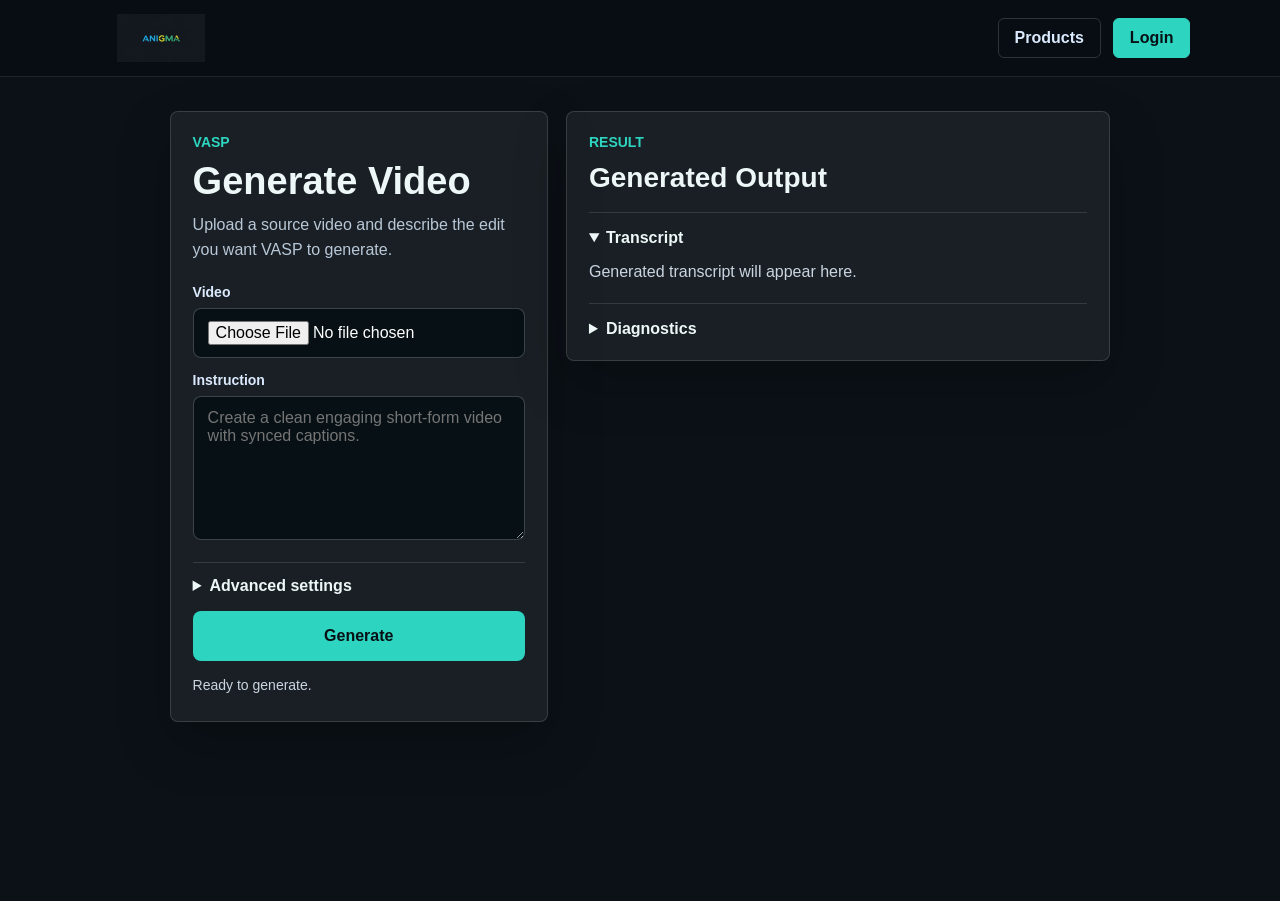
==== vasp.html @ 178d1696 "Added more features and outputs" ====
﻿<!DOCTYPE html>
<html lang="en">
<head>
  <meta charset="UTF-8" />
  <meta name="viewport" content="width=device-width, initial-scale=1.0" />
  <title>VASP Generate | Anigma</title>
  <link rel="stylesheet" href="styles.css" />
</head>
<body>
  <header class="site-header">
    <a class="brand" href="index.html" aria-label="Anigma home">
      <img src="anigma_logo.jpg" alt="Anigma logo" />
    </a>

    <nav class="nav-links" aria-label="Main navigation">
      <a href="index.html#products">Products</a>
      <a class="login-link" href="index.html#login">Login</a>
    </nav>
  </header>

  <main class="vasp-page">
    <section class="vasp-card vasp-generate-card">
      <p class="eyebrow">VASP</p>
      <h1>Generate Video</h1>
      <p class="vasp-sub">Upload a source video and describe the edit you want VASP to generate.</p>

      <form id="vaspForm">
        <label class="vasp-label" for="vaspMedia">Video</label>
        <input id="vaspMedia" name="video" type="file" accept="video/*" required />

        <label class="vasp-label" for="vaspInstruction">Instruction</label>
        <textarea id="vaspInstruction" rows="6" placeholder="Create a clean engaging short-form video with synced captions." required></textarea>

        <details class="vasp-advanced">
          <summary>Advanced settings</summary>

          <label class="vasp-label" for="vaspEditNameInput">Edit name</label>
          <input id="vaspEditNameInput" name="edit_name" type="text" placeholder="Optional, auto-generated if empty" />

          <label class="vasp-label" for="vaspCreativity">Creativity</label>
          <select id="vaspCreativity" name="creativity">
            <option value="1">1 - Minimal</option>
            <option value="2" selected>2 - Balanced</option>
            <option value="3">3 - Expressive</option>
            <option value="4">4 - Bold</option>
            <option value="5">5 - Experimental</option>
          </select>

          <label class="vasp-label" for="vaspMediaCollectionMode">Media collection</label>
          <select id="vaspMediaCollectionMode" name="media_collection_mode">
            <option value="none" selected>None</option>
            <option value="library">Library</option>
            <option value="crawl">Crawl</option>
          </select>

          <label class="vasp-label" for="vaspOptionalMediaCount">Optional media count</label>
          <input id="vaspOptionalMediaCount" name="optional_media_count" type="number" min="5" max="50" step="1" value="10" />

          <div class="vasp-toggle-grid" aria-label="Advanced toggles">
            <label class="vasp-toggle">
              <input id="vaspUsePresetBackgrounds" type="checkbox" checked />
              <span>Use preset backgrounds</span>
            </label>

            <label class="vasp-toggle">
              <input id="vaspRenderCaptions" type="checkbox" checked />
              <span>Render captions</span>
            </label>

            <label class="vasp-toggle">
              <input id="vaspDynamicPrompts" type="checkbox" />
              <span>Dynamic prompts</span>
            </label>

            <label class="vasp-toggle">
              <input id="vaspAimRefinement" type="checkbox" />
              <span>Aim refinement</span>
            </label>

            <label class="vasp-toggle">
              <input id="vaspRefineCrawlMediaAims" type="checkbox" />
              <span>Refine crawled media aims</span>
            </label>
          </div>
        </details>

        <button id="vaspSubmit" type="submit">Generate</button>
      </form>

      <div id="vaspStatus" class="vasp-status" aria-live="polite">Ready to generate.</div>
    </section>

    <section class="vasp-card vasp-result-card">
      <div class="vasp-result-header">
        <div>
          <p class="eyebrow">Result</p>
          <h2>Generated Output</h2>
        </div>
        <span id="vaspEditName" class="vasp-edit-name"></span>
      </div>

      <div id="vaspError" class="vasp-error"></div>
      <video id="vaspVideo" controls playsinline></video>
      <a id="vaspDownloadLink" class="vasp-download-link" href="#" target="_blank" rel="noopener noreferrer"></a>

      <details id="vaspTranscriptWrap" class="vasp-transcript" open>
        <summary>Transcript</summary>
        <p id="vaspTranscript">Generated transcript will appear here.</p>
      </details>

      <details id="vaspDiagnosticsWrap" class="vasp-diagnostics">
        <summary>Diagnostics</summary>
        <dl>
          <dt>Run directory</dt>
          <dd id="vaspRunDir">Not available yet.</dd>
          <dt>Intermediate JSON</dt>
          <dd id="vaspInterJson">Not available yet.</dd>
          <dt>Planner output</dt>
          <dd id="vaspPlannerOutput">Not available yet.</dd>
        </dl>

        <section class="vasp-file-section">
          <h3>Planner files</h3>
          <div id="vaspPlannerFiles" class="vasp-file-list">Not available yet.</div>
        </section>

        <section class="vasp-file-section">
          <h3>Refiner files</h3>
          <div id="vaspRefinerFiles" class="vasp-file-list">Not available yet.</div>
        </section>
      </details>
    </section>
  </main>

  <script src="tool-pages.js"></script>
</body>
</html>
---- styles.css ----
* {
  box-sizing: border-box;
}

html {
  scroll-behavior: smooth;
}

body {
  margin: 0;
  font-family: Arial, Helvetica, sans-serif;
  color: #eef7f8;
  background: #0b1117;
}

a {
  color: inherit;
  text-decoration: none;
}

.site-header {
  position: sticky;
  top: 0;
  z-index: 10;
  display: flex;
  align-items: center;
  justify-content: space-between;
  min-height: 76px;
  padding: 14px 7vw;
  background: rgba(7, 13, 20, 0.88);
  border-bottom: 1px solid rgba(255, 255, 255, 0.1);
  backdrop-filter: blur(14px);
}

.brand {
  display: inline-flex;
  align-items: center;
}

.brand img {
  width: 142px;
  height: 48px;
  object-fit: contain;
}

.nav-links {
  display: flex;
  align-items: center;
  gap: 12px;
}

.nav-links a {
  padding: 10px 16px;
  border: 1px solid rgba(255, 255, 255, 0.16);
  border-radius: 6px;
  color: #dbeafe;
  font-weight: 700;
}

.login-link {
  background: #2dd4bf;
  border-color: #2dd4bf !important;
  color: #071015 !important;
}

.hero-section {
  min-height: calc(100vh - 76px);
  display: grid;
  grid-template-columns: minmax(0, 1.05fr) minmax(320px, 0.95fr);
  align-items: center;
  gap: 42px;
  padding: 70px 7vw 46px;
  background:
    radial-gradient(circle at 18% 18%, rgba(45, 212, 191, 0.22), transparent 28%),
    radial-gradient(circle at 80% 36%, rgba(234, 179, 8, 0.15), transparent 27%),
    linear-gradient(135deg, #0b1117 0%, #101922 56%, #071015 100%);
}

.hero-copy {
  max-width: 680px;
}

.eyebrow {
  margin: 0 0 12px;
  color: #2dd4bf;
  font-size: 14px;
  font-weight: 800;
  letter-spacing: 0;
  text-transform: uppercase;
}

h1,
h2,
h3,
p {
  margin-top: 0;
}

h1 {
  margin-bottom: 20px;
  font-size: clamp(40px, 6vw, 76px);
  line-height: 1.02;
}

.hero-text {
  max-width: 560px;
  margin-bottom: 30px;
  color: #b9c8d8;
  font-size: 20px;
  line-height: 1.6;
}

.hero-actions {
  display: flex;
  flex-wrap: wrap;
  gap: 14px;
}

.primary-button,
.secondary-button {
  display: inline-flex;
  align-items: center;
  justify-content: center;
  min-height: 48px;
  padding: 0 22px;
  border-radius: 6px;
  font-weight: 800;
}

.primary-button {
  background: #2dd4bf;
  color: #071015;
}

.secondary-button {
  border: 1px solid rgba(255, 255, 255, 0.22);
  color: #eef7f8;
}

.slider {
  position: relative;
  min-height: 330px;
  overflow: hidden;
  border: 1px solid rgba(255, 255, 255, 0.12);
  border-radius: 8px;
  background: rgba(255, 255, 255, 0.055);
  box-shadow: 0 24px 70px rgba(0, 0, 0, 0.35);
}

.slide {
  position: absolute;
  inset: 0;
  display: flex;
  flex-direction: column;
  justify-content: center;
  padding: 56px 72px;
  opacity: 0;
  pointer-events: none;
  transform: translateX(24px);
  transition: opacity 0.55s ease, transform 0.55s ease;
}

.slide.active {
  opacity: 1;
  pointer-events: auto;
  transform: translateX(0);
}

a.slide {
  cursor: pointer;
}

a.slide:hover h2 {
  color: #2dd4bf;
}

.product-label {
  width: fit-content;
  margin-bottom: 18px;
  padding: 7px 11px;
  border-radius: 6px;
  background: rgba(45, 212, 191, 0.15);
  color: #67e8f9;
  font-size: 13px;
  font-weight: 800;
}

.slide h2 {
  margin-bottom: 12px;
  font-size: clamp(38px, 5vw, 64px);
}

.slide p {
  max-width: 440px;
  color: #b9c8d8;
  font-size: 18px;
  line-height: 1.6;
}

.slider-button {
  position: absolute;
  top: 50%;
  z-index: 2;
  width: 42px;
  height: 42px;
  border: 1px solid rgba(255, 255, 255, 0.2);
  border-radius: 6px;
  background: rgba(7, 16, 21, 0.72);
  color: #ffffff;
  cursor: pointer;
  transform: translateY(-50%);
}

.slider-button.prev {
  left: 16px;
}

.slider-button.next {
  right: 16px;
}

.products-section {
  padding: 72px 7vw;
  background: #f5f8fb;
  color: #101822;
}

.section-title {
  margin-bottom: 28px;
}

.section-title h2 {
  margin: 0;
  font-size: clamp(30px, 4vw, 46px);
}

.product-grid {
  display: grid;
  grid-template-columns: repeat(3, minmax(0, 1fr));
  gap: 18px;
}

.product-card {
  display: block;
  min-height: 180px;
  padding: 24px;
  border: 1px solid #d9e2ec;
  border-radius: 8px;
  background: #ffffff;
  box-shadow: 0 12px 30px rgba(15, 23, 42, 0.08);
  transition: transform 0.2s ease, border-color 0.2s ease;
}

.product-card:hover {
  border-color: #2dd4bf;
  transform: translateY(-4px);
}

.product-card h3 {
  margin-bottom: 12px;
  font-size: 24px;
}

.product-card p {
  color: #526274;
  line-height: 1.55;
}

.login-section {
  display: grid;
  place-items: center;
  padding: 72px 7vw;
  background: #101922;
}

.login-box {
  width: min(100%, 420px);
  padding: 30px;
  border: 1px solid rgba(255, 255, 255, 0.14);
  border-radius: 8px;
  background: rgba(255, 255, 255, 0.06);
}

.login-box.hidden,
.dashboard.hidden,
.result-box.hidden {
  display: none;
}

.login-box h2 {
  margin-bottom: 22px;
}

.login-note {
  margin-bottom: 20px;
  color: #9fb0c4;
  line-height: 1.5;
}

.login-box label {
  display: grid;
  gap: 8px;
  margin-bottom: 16px;
  color: #cbd5e1;
  font-weight: 700;
}

.login-box input {
  width: 100%;
  min-height: 46px;
  padding: 0 14px;
  border: 1px solid rgba(255, 255, 255, 0.2);
  border-radius: 6px;
  background: #071015;
  color: #ffffff;
  font-size: 16px;
}

.login-box button {
  width: 100%;
  min-height: 48px;
  margin-top: 8px;
  border: 0;
  border-radius: 6px;
  background: #2dd4bf;
  color: #071015;
  font-size: 16px;
  font-weight: 800;
  cursor: pointer;
}

.account-switch {
  margin: 18px 0 0;
  color: #9fb0c4;
  text-align: center;
}

.account-switch button {
  width: auto;
  min-height: auto;
  margin: 0;
  padding: 0;
  border: 0;
  background: transparent;
  color: #2dd4bf;
  font: inherit;
  font-weight: 800;
  cursor: pointer;
}

.dashboard {
  width: min(100%, 520px);
  padding: 34px;
  border: 1px solid rgba(255, 255, 255, 0.14);
  border-radius: 8px;
  background: rgba(255, 255, 255, 0.06);
  text-align: center;
}

.dashboard h2 {
  margin-bottom: 12px;
}

.dashboard p {
  color: #cbd5e1;
  line-height: 1.6;
}

.dashboard-actions {
  display: flex;
  justify-content: center;
  flex-wrap: wrap;
  gap: 12px;
  margin-top: 22px;
}

.dashboard-actions button {
  min-height: 48px;
  padding: 0 22px;
  border: 1px solid rgba(255, 255, 255, 0.22);
  border-radius: 6px;
  background: transparent;
  color: #ffffff;
  font-size: 16px;
  font-weight: 800;
  cursor: pointer;
}

.tool-page {
  min-height: calc(100vh - 76px);
  padding: 64px 7vw;
  background:
    radial-gradient(circle at 18% 18%, rgba(45, 212, 191, 0.18), transparent 28%),
    linear-gradient(135deg, #0b1117 0%, #101922 62%, #071015 100%);
}

.tool-hero {
  max-width: 780px;
  margin-bottom: 34px;
}

.tool-hero h1 {
  margin-bottom: 18px;
  font-size: clamp(36px, 5vw, 64px);
}

.tool-hero p {
  color: #b9c8d8;
  font-size: 19px;
  line-height: 1.6;
}

.tool-panel {
  display: grid;
  grid-template-columns: minmax(280px, 0.9fr) minmax(320px, 1.1fr);
  gap: 24px;
  align-items: start;
}

.tool-form,
.result-box {
  padding: 28px;
  border: 1px solid rgba(255, 255, 255, 0.14);
  border-radius: 8px;
  background: rgba(255, 255, 255, 0.06);
}

.tool-form label {
  display: grid;
  gap: 9px;
  margin-bottom: 18px;
  color: #cbd5e1;
  font-weight: 800;
}

.tool-form input,
.tool-form textarea {
  width: 100%;
  min-height: 46px;
  padding: 12px 14px;
  border: 1px solid rgba(255, 255, 255, 0.2);
  border-radius: 6px;
  background: #071015;
  color: #ffffff;
  font: inherit;
}

.tool-form textarea {
  min-height: 130px;
  resize: vertical;
}

.tool-form button {
  min-height: 48px;
  width: 100%;
  border: 0;
  border-radius: 6px;
  background: #2dd4bf;
  color: #071015;
  font-size: 16px;
  font-weight: 800;
  cursor: pointer;
}

.result-box h2 {
  margin-bottom: 14px;
}

.result-box p,
.result-box li {
  color: #cbd5e1;
  line-height: 1.6;
}

.result-box ul {
  margin: 14px 0 0;
  padding-left: 20px;
}

.vasp-page {
  min-height: calc(100vh - 76px);
  max-width: 1120px;
  margin: 0 auto;
  padding: 34px 7vw 56px;
  display: grid;
  grid-template-columns: minmax(280px, 0.82fr) minmax(320px, 1.18fr);
  gap: 18px;
  align-items: start;
}

.vasp-card {
  padding: 22px;
  border: 1px solid rgba(255, 255, 255, 0.14);
  border-radius: 8px;
  background: rgba(255, 255, 255, 0.06);
  box-shadow: 0 22px 54px rgba(0, 0, 0, 0.22);
}

.vasp-generate-card h1 {
  margin-bottom: 12px;
  font-size: 38px;
}

.vasp-sub {
  margin-bottom: 22px;
  color: #b9c8d8;
  line-height: 1.55;
}

.vasp-label {
  display: block;
  margin: 14px 0 8px;
  color: #dbeafe;
  font-size: 14px;
  font-weight: 800;
}

#vaspForm input,
#vaspForm textarea,
#vaspForm select,
#vaspForm button {
  width: 100%;
}

#vaspForm input,
#vaspForm textarea,
#vaspForm select {
  min-height: 46px;
  padding: 12px 14px;
  border: 1px solid rgba(255, 255, 255, 0.22);
  border-radius: 8px;
  background: #071015;
  color: #ffffff;
  font: inherit;
}

#vaspForm textarea {
  min-height: 144px;
  resize: vertical;
}

.vasp-advanced {
  margin-top: 18px;
  padding-top: 14px;
  border-top: 1px solid rgba(255, 255, 255, 0.12);
}

.vasp-advanced summary {
  color: #eef7f8;
  cursor: pointer;
  font-weight: 800;
}

.vasp-toggle-grid {
  display: grid;
  gap: 10px;
  margin-top: 16px;
}

.vasp-toggle {
  display: flex;
  align-items: center;
  justify-content: space-between;
  gap: 14px;
  min-height: 44px;
  padding: 10px 12px;
  border: 1px solid rgba(255, 255, 255, 0.16);
  border-radius: 8px;
  background: rgba(7, 16, 21, 0.5);
  color: #dbeafe;
  font-size: 14px;
  font-weight: 800;
}

.vasp-toggle input {
  flex: 0 0 auto;
  width: 20px !important;
  height: 20px;
  min-height: 20px !important;
  accent-color: #2dd4bf;
}

#vaspForm button {
  min-height: 50px;
  margin-top: 16px;
  border: 0;
  border-radius: 8px;
  background: #2dd4bf;
  color: #071015;
  font-size: 16px;
  font-weight: 800;
  cursor: pointer;
}

#vaspForm button:disabled {
  opacity: 0.62;
  cursor: not-allowed;
}

.vasp-status {
  margin-top: 14px;
  min-height: 24px;
  color: #cbd5e1;
  font-size: 14px;
  line-height: 1.45;
}

.vasp-status.loading::before {
  content: "";
  display: inline-block;
  width: 14px;
  height: 14px;
  margin-right: 8px;
  border: 2px solid rgba(255, 255, 255, 0.24);
  border-top-color: #2dd4bf;
  border-radius: 50%;
  animation: spin 0.8s linear infinite;
  vertical-align: -2px;
}

@keyframes spin {
  to {
    transform: rotate(360deg);
  }
}

.vasp-result-header {
  display: flex;
  align-items: flex-start;
  justify-content: space-between;
  gap: 16px;
  margin-bottom: 14px;
}

.vasp-result-header h2 {
  margin-bottom: 0;
  font-size: 28px;
}

.vasp-edit-name {
  max-width: 44%;
  padding-top: 4px;
  color: #8ce8ff;
  font-size: 13px;
  line-height: 1.4;
  overflow-wrap: anywhere;
  text-align: right;
}

.vasp-error {
  margin-bottom: 12px;
  color: #fecaca;
  line-height: 1.5;
}

.vasp-result-card video {
  width: 100%;
  max-height: 520px;
  border: 1px solid rgba(255, 255, 255, 0.14);
  border-radius: 8px;
  background: #000;
  display: none;
}

.vasp-download-link {
  display: block;
  width: fit-content;
  margin-top: 12px;
  color: #2dd4bf;
  font-weight: 800;
}

.vasp-transcript {
  margin-top: 18px;
  border-top: 1px solid rgba(255, 255, 255, 0.12);
  padding-top: 16px;
}

.vasp-transcript summary,
.vasp-diagnostics summary {
  color: #eef7f8;
  cursor: pointer;
  font-weight: 800;
}

.vasp-transcript p {
  margin: 12px 0 0;
  max-height: 260px;
  overflow: auto;
  white-space: pre-wrap;
  color: #cbd5e1;
  line-height: 1.6;
}

.vasp-diagnostics {
  margin-top: 18px;
  border-top: 1px solid rgba(255, 255, 255, 0.12);
  padding-top: 16px;
}

.vasp-diagnostics dl {
  margin: 12px 0 0;
}

.vasp-diagnostics dt {
  margin-top: 12px;
  color: #8ce8ff;
  font-size: 13px;
  font-weight: 800;
}

.vasp-diagnostics dd {
  margin: 5px 0 0;
  color: #cbd5e1;
  font-size: 13px;
  line-height: 1.5;
  overflow-wrap: anywhere;
}

.vasp-file-section {
  margin-top: 18px;
}

.vasp-file-section h3 {
  margin-bottom: 10px;
  color: #eef7f8;
  font-size: 16px;
}

.vasp-file-list {
  color: #cbd5e1;
  font-size: 13px;
}

.vasp-file-preview {
  margin-top: 10px;
  padding: 10px;
  border: 1px solid rgba(255, 255, 255, 0.12);
  border-radius: 8px;
  background: rgba(7, 16, 21, 0.48);
}

.vasp-file-preview summary {
  color: #8ce8ff;
  cursor: pointer;
  font-weight: 800;
  overflow-wrap: anywhere;
}

.vasp-file-preview pre {
  max-height: 360px;
  margin: 10px 0 0;
  padding: 10px;
  overflow: auto;
  white-space: pre-wrap;
  border-radius: 6px;
  background: #03080d;
  color: #dbeafe;
  font-size: 12px;
  line-height: 1.45;
}

.vasp-file-note {
  margin: 8px 0 0;
  color: #facc15;
  font-size: 12px;
}

@media (max-width: 900px) {
  .hero-section {
    grid-template-columns: 1fr;
  }

  .product-grid {
    grid-template-columns: repeat(2, minmax(0, 1fr));
  }

  .tool-panel {
    grid-template-columns: 1fr;
  }

  .vasp-page {
    grid-template-columns: 1fr;
  }
}

@media (max-width: 620px) {
  .site-header {
    align-items: flex-start;
    flex-direction: column;
    gap: 14px;
  }

  .brand img {
    width: 126px;
  }

  .nav-links {
    width: 100%;
  }

  .nav-links a {
    flex: 1;
    text-align: center;
  }

  .hero-section {
    padding-top: 46px;
  }

  .slide {
    padding: 52px 54px;
  }

  .product-grid {
    grid-template-columns: 1fr;
  }

  .vasp-page {
    padding: 24px 5vw 42px;
  }

  .vasp-card {
    padding: 18px;
  }

  .vasp-generate-card h1 {
    font-size: 32px;
  }

  .vasp-result-header {
    display: block;
  }

  .vasp-edit-name {
    display: block;
    max-width: 100%;
    margin-top: 8px;
    text-align: left;
  }
}
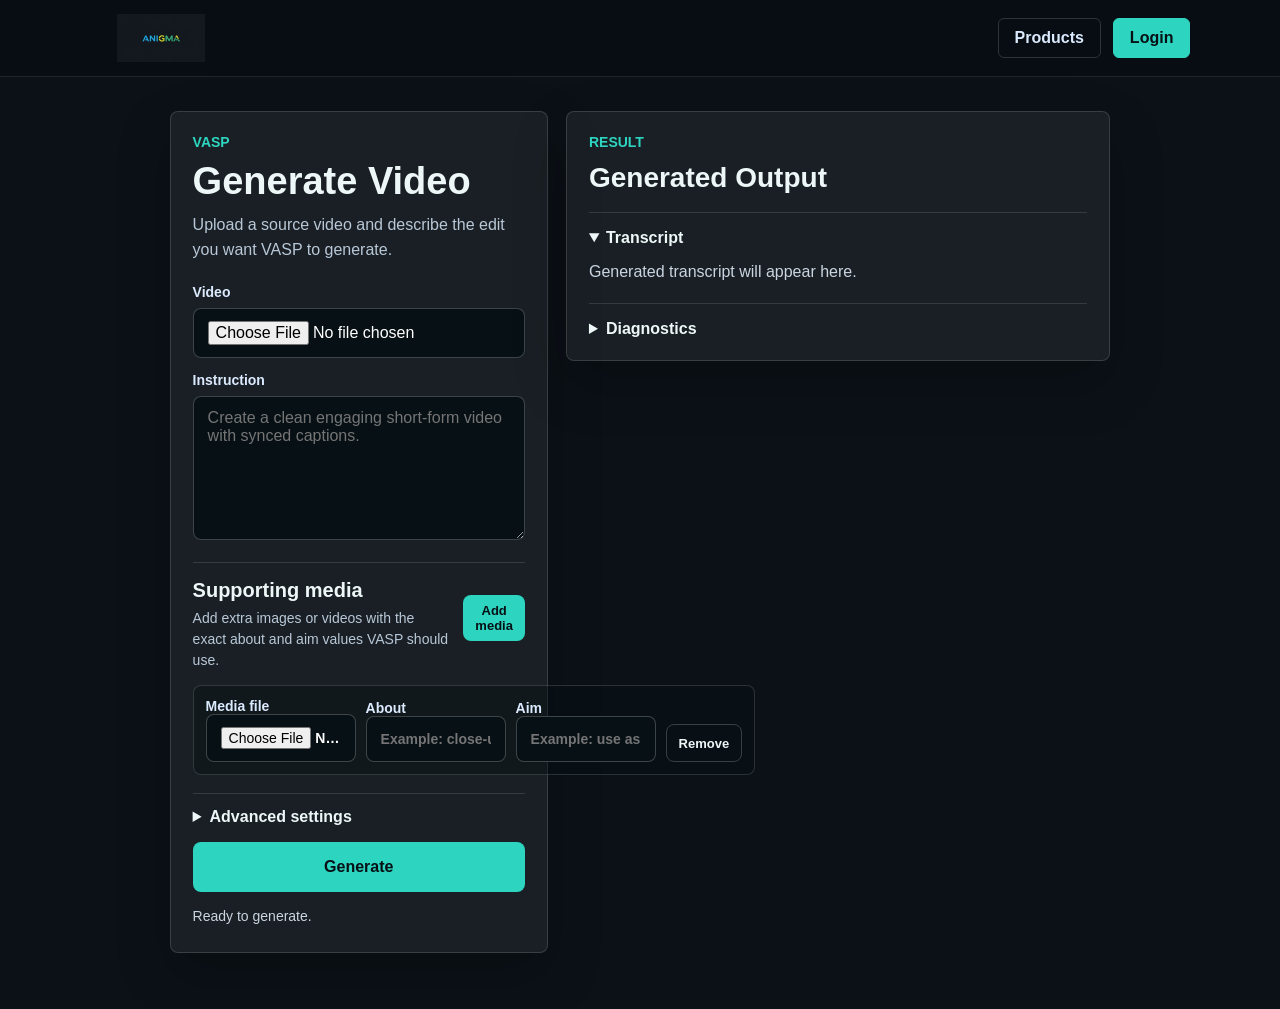
==== commit f77d3419: "Add media input and Fix mode issue" ====
--- a/vasp.html
+++ b/vasp.html
@@ -30,6 +30,17 @@
 
         <label class="vasp-label" for="vaspInstruction">Instruction</label>
         <textarea id="vaspInstruction" rows="6" placeholder="Create a clean engaging short-form video with synced captions." required></textarea>
+
+        <section class="vasp-supporting-media">
+          <div class="vasp-supporting-header">
+            <div>
+              <h2>Supporting media</h2>
+              <p>Add extra images or videos with the exact about and aim values VASP should use.</p>
+            </div>
+            <button id="vaspAddMediaRow" class="vasp-small-button" type="button">Add media</button>
+          </div>
+          <div id="vaspSupportingMediaList" class="vasp-supporting-list"></div>
+        </section>
 
         <details class="vasp-advanced">
           <summary>Advanced settings</summary>
@@ -117,6 +128,10 @@
           <dd id="vaspInterJson">Not available yet.</dd>
           <dt>Planner output</dt>
           <dd id="vaspPlannerOutput">Not available yet.</dd>
+          <dt>Generation options</dt>
+          <dd id="vaspGenerationOptions">Not available yet.</dd>
+          <dt>Supporting media rows</dt>
+          <dd id="vaspSupportingMediaRows">Not available yet.</dd>
         </dl>
 
         <section class="vasp-file-section">
--- a/styles.css
+++ b/styles.css
@@ -545,6 +545,66 @@
   border-top: 1px solid rgba(255, 255, 255, 0.12);
 }
 
+.vasp-supporting-media {
+  margin-top: 18px;
+  padding-top: 16px;
+  border-top: 1px solid rgba(255, 255, 255, 0.12);
+}
+
+.vasp-supporting-header {
+  display: flex;
+  align-items: flex-start;
+  justify-content: space-between;
+  gap: 14px;
+}
+
+.vasp-supporting-header h2 {
+  margin-bottom: 6px;
+  font-size: 20px;
+}
+
+.vasp-supporting-header p {
+  margin-bottom: 0;
+  color: #b9c8d8;
+  font-size: 14px;
+  line-height: 1.5;
+}
+
+.vasp-small-button,
+.vasp-remove-media {
+  width: auto !important;
+  min-height: 38px !important;
+  padding: 8px 12px !important;
+  font-size: 13px !important;
+}
+
+.vasp-supporting-list {
+  display: grid;
+  gap: 12px;
+  margin-top: 14px;
+}
+
+.vasp-media-row {
+  display: grid;
+  grid-template-columns: minmax(150px, 1fr) minmax(140px, 1fr) minmax(140px, 1fr) auto;
+  gap: 10px;
+  align-items: end;
+  padding: 12px;
+  border: 1px solid rgba(255, 255, 255, 0.14);
+  border-radius: 8px;
+  background: rgba(7, 16, 21, 0.42);
+}
+
+.vasp-media-row .vasp-label {
+  margin: 0;
+}
+
+.vasp-remove-media {
+  border: 1px solid rgba(255, 255, 255, 0.2) !important;
+  background: transparent !important;
+  color: #eef7f8 !important;
+}
+
 .vasp-advanced summary {
   color: #eef7f8;
   cursor: pointer;
@@ -838,4 +898,19 @@
     margin-top: 8px;
     text-align: left;
   }
-}
+
+  .vasp-supporting-header,
+  .vasp-media-row {
+    display: block;
+  }
+
+  .vasp-small-button,
+  .vasp-remove-media {
+    width: 100% !important;
+    margin-top: 10px !important;
+  }
+
+  .vasp-media-row .vasp-label {
+    margin-top: 12px;
+  }
+}
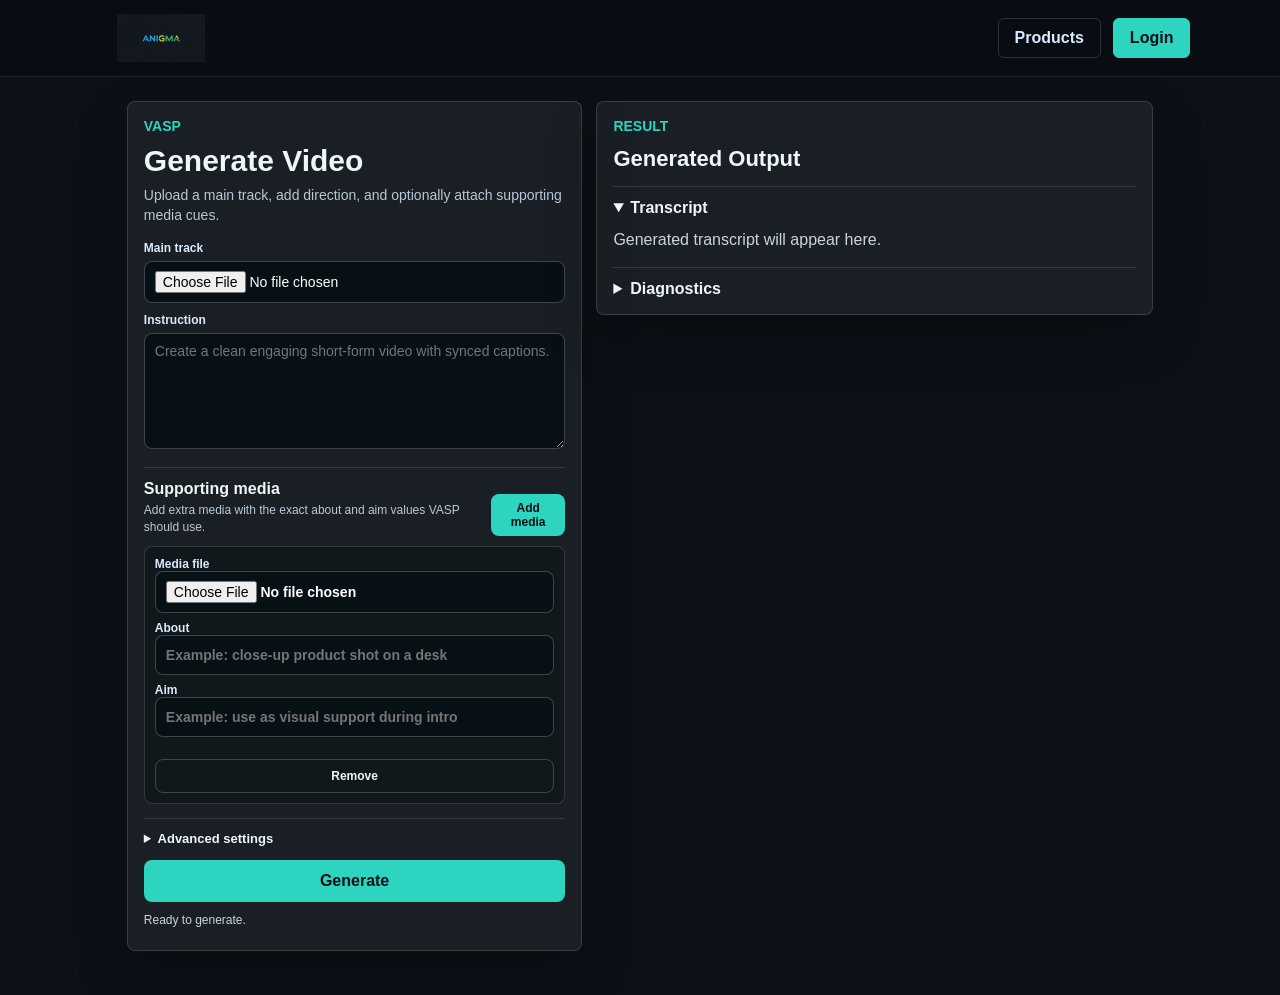
==== commit 938ef226: "Refactor layout in frontend" ====
--- a/vasp.html
+++ b/vasp.html
@@ -22,11 +22,11 @@
     <section class="vasp-card vasp-generate-card">
       <p class="eyebrow">VASP</p>
       <h1>Generate Video</h1>
-      <p class="vasp-sub">Upload a source video and describe the edit you want VASP to generate.</p>
+      <p class="vasp-sub">Upload a main track, add direction, and optionally attach supporting media cues.</p>
 
       <form id="vaspForm">
-        <label class="vasp-label" for="vaspMedia">Video</label>
-        <input id="vaspMedia" name="video" type="file" accept="video/*" required />
+        <label class="vasp-label" for="vaspMedia">Main track</label>
+        <input id="vaspMedia" name="video" type="file" accept="video/*,audio/*" required />
 
         <label class="vasp-label" for="vaspInstruction">Instruction</label>
         <textarea id="vaspInstruction" rows="6" placeholder="Create a clean engaging short-form video with synced captions." required></textarea>
@@ -35,7 +35,7 @@
           <div class="vasp-supporting-header">
             <div>
               <h2>Supporting media</h2>
-              <p>Add extra images or videos with the exact about and aim values VASP should use.</p>
+              <p>Add extra media with the exact about and aim values VASP should use.</p>
             </div>
             <button id="vaspAddMediaRow" class="vasp-small-button" type="button">Add media</button>
           </div>
--- a/styles.css
+++ b/styles.css
@@ -479,17 +479,17 @@
 
 .vasp-page {
   min-height: calc(100vh - 76px);
-  max-width: 1120px;
+  max-width: 1180px;
   margin: 0 auto;
-  padding: 34px 7vw 56px;
+  padding: 24px 6vw 44px;
   display: grid;
-  grid-template-columns: minmax(280px, 0.82fr) minmax(320px, 1.18fr);
-  gap: 18px;
+  grid-template-columns: minmax(300px, 0.9fr) minmax(340px, 1.1fr);
+  gap: 14px;
   align-items: start;
 }
 
 .vasp-card {
-  padding: 22px;
+  padding: 16px;
   border: 1px solid rgba(255, 255, 255, 0.14);
   border-radius: 8px;
   background: rgba(255, 255, 255, 0.06);
@@ -497,21 +497,22 @@
 }
 
 .vasp-generate-card h1 {
-  margin-bottom: 12px;
-  font-size: 38px;
+  margin-bottom: 8px;
+  font-size: 30px;
 }
 
 .vasp-sub {
-  margin-bottom: 22px;
+  margin-bottom: 16px;
   color: #b9c8d8;
-  line-height: 1.55;
+  font-size: 14px;
+  line-height: 1.45;
 }
 
 .vasp-label {
   display: block;
-  margin: 14px 0 8px;
+  margin: 10px 0 6px;
   color: #dbeafe;
-  font-size: 14px;
+  font-size: 12px;
   font-weight: 800;
 }
 
@@ -525,29 +526,30 @@
 #vaspForm input,
 #vaspForm textarea,
 #vaspForm select {
-  min-height: 46px;
-  padding: 12px 14px;
+  min-height: 40px;
+  padding: 9px 10px;
   border: 1px solid rgba(255, 255, 255, 0.22);
   border-radius: 8px;
   background: #071015;
   color: #ffffff;
   font: inherit;
+  font-size: 14px;
 }
 
 #vaspForm textarea {
-  min-height: 144px;
+  min-height: 108px;
   resize: vertical;
 }
 
 .vasp-advanced {
-  margin-top: 18px;
-  padding-top: 14px;
+  margin-top: 14px;
+  padding-top: 12px;
   border-top: 1px solid rgba(255, 255, 255, 0.12);
 }
 
 .vasp-supporting-media {
-  margin-top: 18px;
-  padding-top: 16px;
+  margin-top: 14px;
+  padding-top: 12px;
   border-top: 1px solid rgba(255, 255, 255, 0.12);
 }
 
@@ -555,41 +557,40 @@
   display: flex;
   align-items: flex-start;
   justify-content: space-between;
-  gap: 14px;
+  gap: 10px;
 }
 
 .vasp-supporting-header h2 {
-  margin-bottom: 6px;
-  font-size: 20px;
+  margin-bottom: 4px;
+  font-size: 16px;
 }
 
 .vasp-supporting-header p {
   margin-bottom: 0;
   color: #b9c8d8;
-  font-size: 14px;
-  line-height: 1.5;
+  font-size: 12px;
+  line-height: 1.4;
 }
 
 .vasp-small-button,
 .vasp-remove-media {
   width: auto !important;
-  min-height: 38px !important;
-  padding: 8px 12px !important;
-  font-size: 13px !important;
+  min-height: 34px !important;
+  padding: 7px 10px !important;
+  font-size: 12px !important;
 }
 
 .vasp-supporting-list {
   display: grid;
-  gap: 12px;
-  margin-top: 14px;
+  gap: 10px;
+  margin-top: 10px;
 }
 
 .vasp-media-row {
   display: grid;
-  grid-template-columns: minmax(150px, 1fr) minmax(140px, 1fr) minmax(140px, 1fr) auto;
-  gap: 10px;
-  align-items: end;
-  padding: 12px;
+  grid-template-columns: 1fr;
+  gap: 8px;
+  padding: 10px;
   border: 1px solid rgba(255, 255, 255, 0.14);
   border-radius: 8px;
   background: rgba(7, 16, 21, 0.42);
@@ -608,27 +609,28 @@
 .vasp-advanced summary {
   color: #eef7f8;
   cursor: pointer;
+  font-size: 13px;
   font-weight: 800;
 }
 
 .vasp-toggle-grid {
   display: grid;
-  gap: 10px;
-  margin-top: 16px;
+  gap: 8px;
+  margin-top: 12px;
 }
 
 .vasp-toggle {
   display: flex;
   align-items: center;
   justify-content: space-between;
-  gap: 14px;
-  min-height: 44px;
-  padding: 10px 12px;
+  gap: 10px;
+  min-height: 38px;
+  padding: 8px 10px;
   border: 1px solid rgba(255, 255, 255, 0.16);
   border-radius: 8px;
   background: rgba(7, 16, 21, 0.5);
   color: #dbeafe;
-  font-size: 14px;
+  font-size: 12px;
   font-weight: 800;
 }
 
@@ -641,8 +643,8 @@
 }
 
 #vaspForm button {
-  min-height: 50px;
-  margin-top: 16px;
+  min-height: 42px;
+  margin-top: 14px;
   border: 0;
   border-radius: 8px;
   background: #2dd4bf;
@@ -658,10 +660,10 @@
 }
 
 .vasp-status {
-  margin-top: 14px;
-  min-height: 24px;
+  margin-top: 10px;
+  min-height: 22px;
   color: #cbd5e1;
-  font-size: 14px;
+  font-size: 12px;
   line-height: 1.45;
 }
 
@@ -688,13 +690,13 @@
   display: flex;
   align-items: flex-start;
   justify-content: space-between;
-  gap: 16px;
-  margin-bottom: 14px;
+  gap: 12px;
+  margin-bottom: 12px;
 }
 
 .vasp-result-header h2 {
   margin-bottom: 0;
-  font-size: 28px;
+  font-size: 22px;
 }
 
 .vasp-edit-name {
@@ -715,7 +717,7 @@
 
 .vasp-result-card video {
   width: 100%;
-  max-height: 520px;
+  max-height: 440px;
   border: 1px solid rgba(255, 255, 255, 0.14);
   border-radius: 8px;
   background: #000;
@@ -731,9 +733,9 @@
 }
 
 .vasp-transcript {
-  margin-top: 18px;
+  margin-top: 14px;
   border-top: 1px solid rgba(255, 255, 255, 0.12);
-  padding-top: 16px;
+  padding-top: 12px;
 }
 
 .vasp-transcript summary,
@@ -744,8 +746,8 @@
 }
 
 .vasp-transcript p {
-  margin: 12px 0 0;
-  max-height: 260px;
+  margin: 10px 0 0;
+  max-height: 220px;
   overflow: auto;
   white-space: pre-wrap;
   color: #cbd5e1;
@@ -753,9 +755,9 @@
 }
 
 .vasp-diagnostics {
-  margin-top: 18px;
+  margin-top: 14px;
   border-top: 1px solid rgba(255, 255, 255, 0.12);
-  padding-top: 16px;
+  padding-top: 12px;
 }
 
 .vasp-diagnostics dl {
@@ -763,7 +765,7 @@
 }
 
 .vasp-diagnostics dt {
-  margin-top: 12px;
+  margin-top: 10px;
   color: #8ce8ff;
   font-size: 13px;
   font-weight: 800;
@@ -778,13 +780,13 @@
 }
 
 .vasp-file-section {
-  margin-top: 18px;
+  margin-top: 14px;
 }
 
 .vasp-file-section h3 {
   margin-bottom: 10px;
   color: #eef7f8;
-  font-size: 16px;
+  font-size: 14px;
 }
 
 .vasp-file-list {
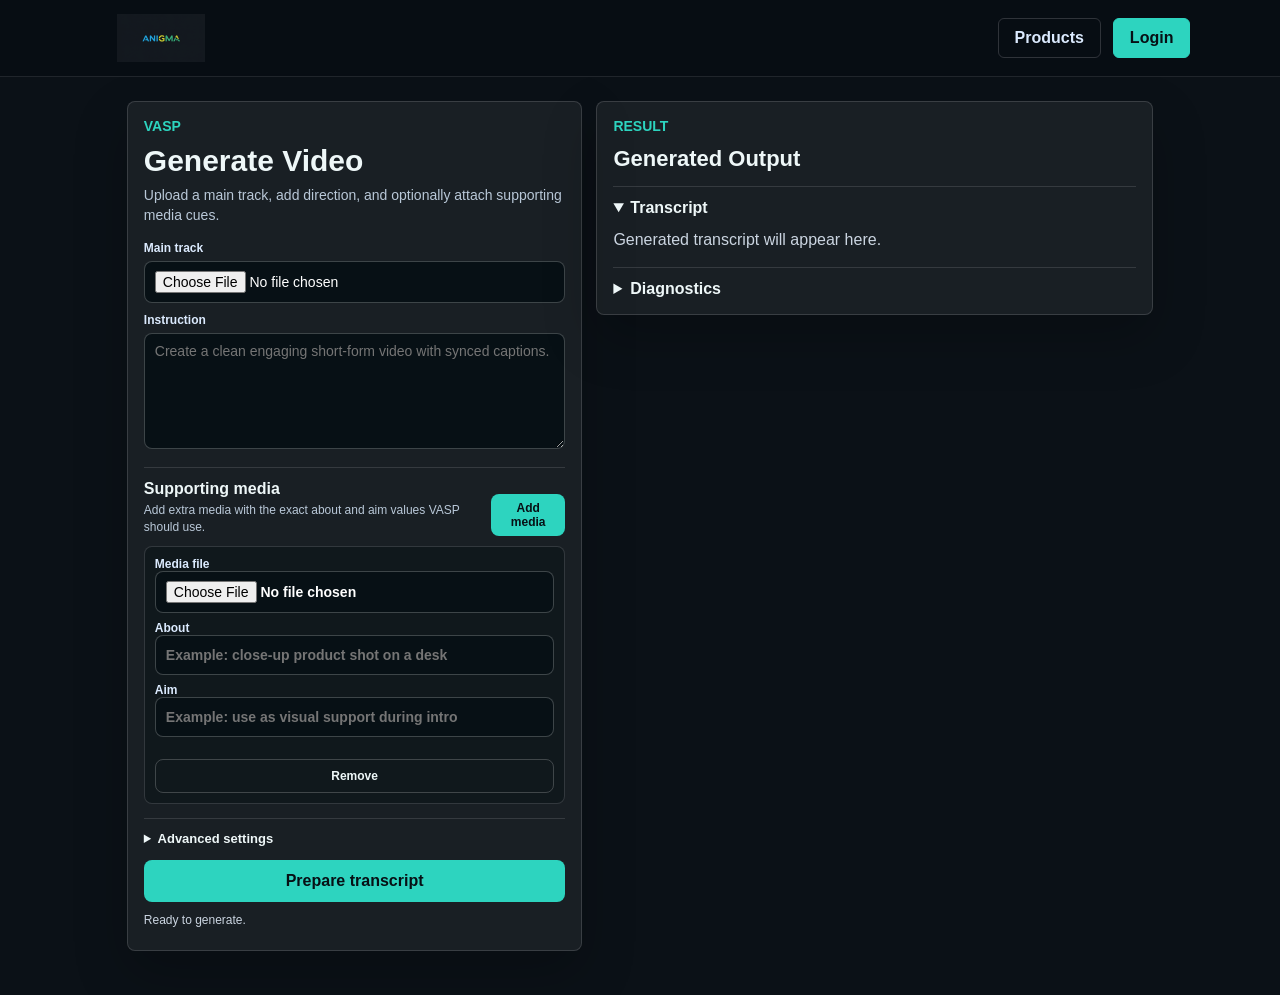
==== commit 09c286ec: "Adding transcript correction" ====
--- a/vasp.html
+++ b/vasp.html
@@ -40,6 +40,16 @@
             <button id="vaspAddMediaRow" class="vasp-small-button" type="button">Add media</button>
           </div>
           <div id="vaspSupportingMediaList" class="vasp-supporting-list"></div>
+        </section>
+
+        <section id="vaspTranscriptEditor" class="vasp-transcript-editor hidden">
+          <h2>Review transcript</h2>
+          <p>Correct spelling or replace words only. Do not add or remove words, so caption timing remains aligned.</p>
+          <textarea id="vaspEditedTranscript" rows="7"></textarea>
+          <div class="vasp-word-counts">
+            <span id="vaspOriginalWordCount">Original words: 0</span>
+            <span id="vaspEditedWordCount">Edited words: 0</span>
+          </div>
         </section>
 
         <details class="vasp-advanced">
@@ -95,7 +105,7 @@
           </div>
         </details>
 
-        <button id="vaspSubmit" type="submit">Generate</button>
+        <button id="vaspSubmit" type="submit">Prepare transcript</button>
       </form>
 
       <div id="vaspStatus" class="vasp-status" aria-live="polite">Ready to generate.</div>
--- a/styles.css
+++ b/styles.css
@@ -553,6 +553,37 @@
   border-top: 1px solid rgba(255, 255, 255, 0.12);
 }
 
+.vasp-transcript-editor {
+  margin-top: 14px;
+  padding-top: 12px;
+  border-top: 1px solid rgba(255, 255, 255, 0.12);
+}
+
+.vasp-transcript-editor.hidden {
+  display: none;
+}
+
+.vasp-transcript-editor h2 {
+  margin-bottom: 4px;
+  font-size: 16px;
+}
+
+.vasp-transcript-editor p {
+  margin-bottom: 10px;
+  color: #b9c8d8;
+  font-size: 12px;
+  line-height: 1.4;
+}
+
+.vasp-word-counts {
+  display: flex;
+  flex-wrap: wrap;
+  gap: 10px;
+  margin-top: 8px;
+  color: #cbd5e1;
+  font-size: 12px;
+}
+
 .vasp-supporting-header {
   display: flex;
   align-items: flex-start;
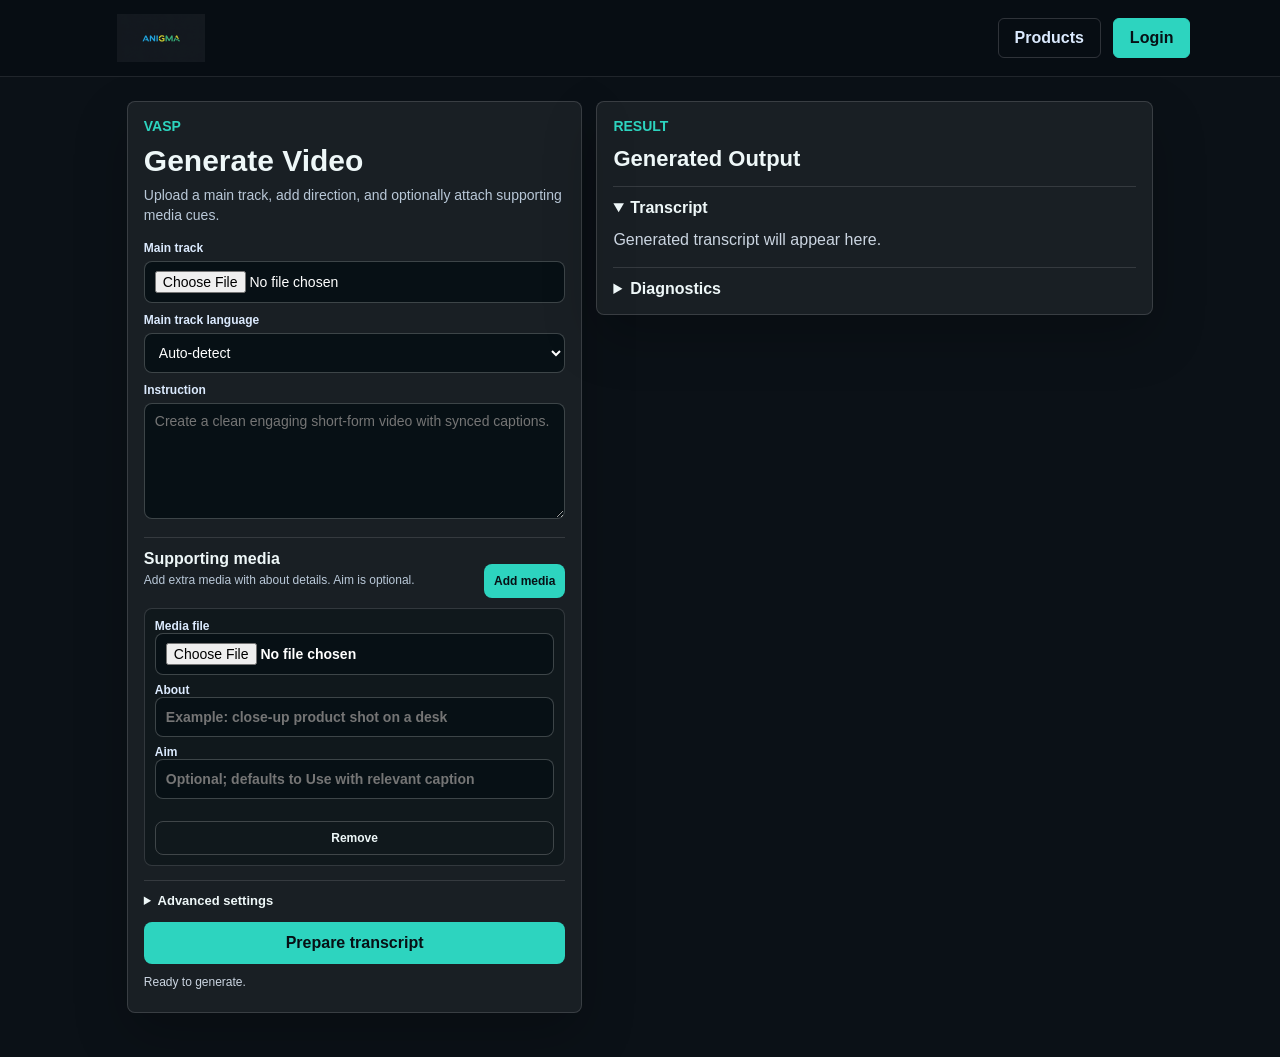
==== commit 1b3ab0d2: "Add transcript language, optional media count and selection" ====
--- a/vasp.html
+++ b/vasp.html
@@ -26,7 +26,30 @@
 
       <form id="vaspForm">
         <label class="vasp-label" for="vaspMedia">Main track</label>
-        <input id="vaspMedia" name="video" type="file" accept="video/*,audio/*" required />
+        <input id="vaspMedia" name="video" type="file" accept="video/*,audio/*,.mp3,.m4a,.wav,.aac,.ogg,.flac" required />
+
+        <label class="vasp-label" for="vaspLanguage">Main track language</label>
+        <select id="vaspLanguage" name="language">
+          <option value="" selected>Auto-detect</option>
+          <option value="en">English</option>
+          <option value="hi">Hindi</option>
+          <option value="es">Spanish</option>
+          <option value="fr">French</option>
+          <option value="de">German</option>
+          <option value="it">Italian</option>
+          <option value="pt">Portuguese</option>
+          <option value="bn">Bengali</option>
+          <option value="ta">Tamil</option>
+          <option value="te">Telugu</option>
+          <option value="mr">Marathi</option>
+          <option value="gu">Gujarati</option>
+          <option value="pa">Punjabi</option>
+          <option value="ur">Urdu</option>
+          <option value="ar">Arabic</option>
+          <option value="ja">Japanese</option>
+          <option value="ko">Korean</option>
+          <option value="zh">Chinese</option>
+        </select>
 
         <label class="vasp-label" for="vaspInstruction">Instruction</label>
         <textarea id="vaspInstruction" rows="6" placeholder="Create a clean engaging short-form video with synced captions." required></textarea>
@@ -35,7 +58,7 @@
           <div class="vasp-supporting-header">
             <div>
               <h2>Supporting media</h2>
-              <p>Add extra media with the exact about and aim values VASP should use.</p>
+              <p>Add extra media with about details. Aim is optional.</p>
             </div>
             <button id="vaspAddMediaRow" class="vasp-small-button" type="button">Add media</button>
           </div>
@@ -76,6 +99,13 @@
 
           <label class="vasp-label" for="vaspOptionalMediaCount">Optional media count</label>
           <input id="vaspOptionalMediaCount" name="optional_media_count" type="number" min="5" max="50" step="1" value="10" />
+
+          <label class="vasp-label" for="vaspOptionalMediaType">Optional media type</label>
+          <select id="vaspOptionalMediaType" name="optional_media_type">
+            <option value="all" selected>Images and GIFs</option>
+            <option value="image">Images only</option>
+            <option value="gif">GIFs only</option>
+          </select>
 
           <div class="vasp-toggle-grid" aria-label="Advanced toggles">
             <label class="vasp-toggle">
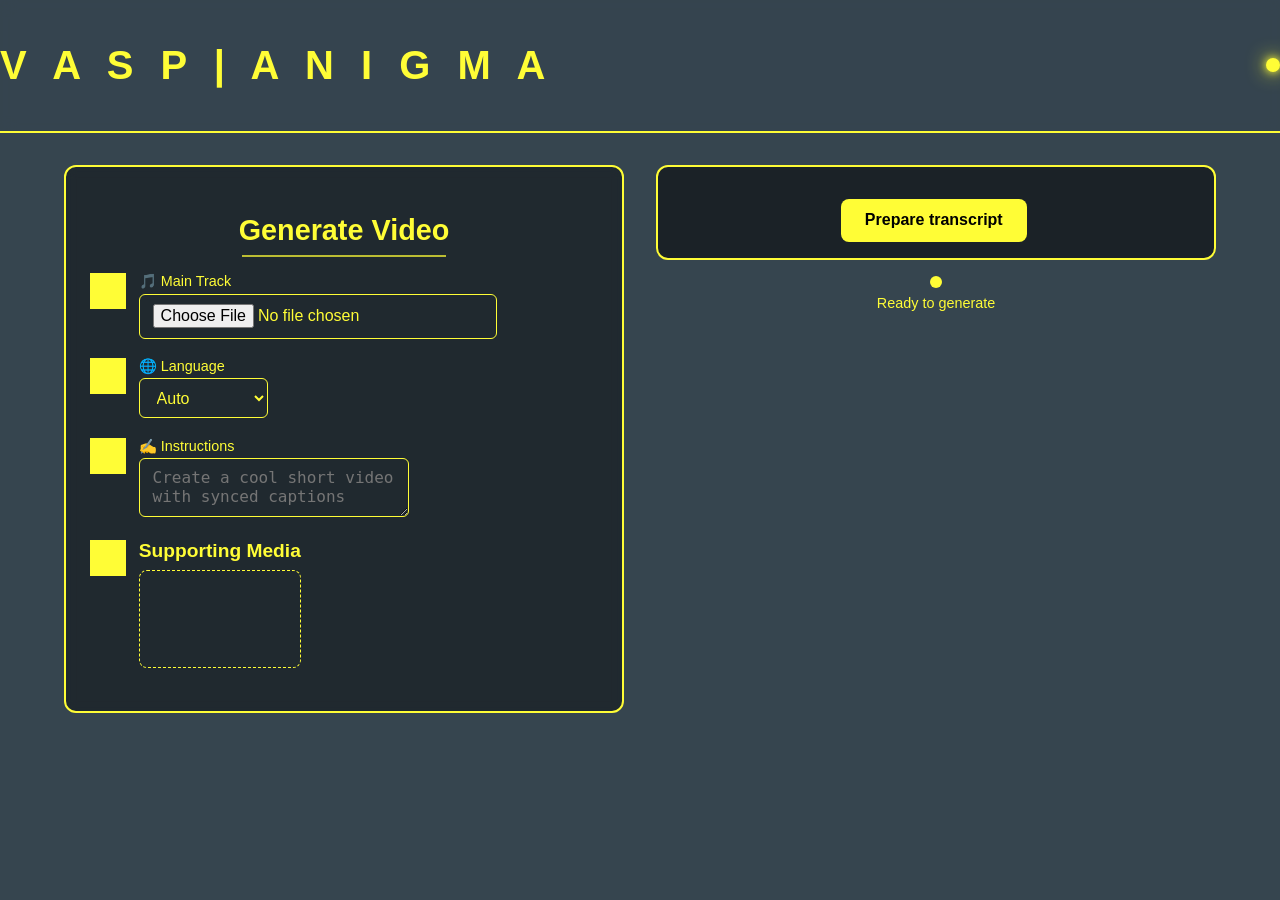
==== commit 78d3f149: "Frontend change" ====
--- a/vasp.html
+++ b/vasp.html
@@ -1,192 +1,104 @@
-﻿<!DOCTYPE html>
+<!DOCTYPE html>
 <html lang="en">
 <head>
   <meta charset="UTF-8" />
   <meta name="viewport" content="width=device-width, initial-scale=1.0" />
   <title>VASP Generate | Anigma</title>
-  <link rel="stylesheet" href="styles.css" />
+  <link rel="stylesheet" href="vasp.css" />
 </head>
-<body>
-  <header class="site-header">
-    <a class="brand" href="index.html" aria-label="Anigma home">
-      <img src="anigma_logo.jpg" alt="Anigma logo" />
-    </a>
+<body style="margin:0; padding:0; overflow-x:hidden;">
+  <div class="vasp-container">
+    <div class="vasp-header" id="header-anim">
+      <div class="title-animation">
+        <h1>V A S P  |  A N I G M A</h1>
+      </div>
+      <div class="status-indicator">
+        <div class="glowing-circle"></div>
+      </div>
+    </div>
 
-    <nav class="nav-links" aria-label="Main navigation">
-      <a href="index.html#products">Products</a>
-      <a class="login-link" href="index.html#login">Login</a>
-    </nav>
-  </header>
-
-  <main class="vasp-page">
-    <section class="vasp-card vasp-generate-card">
-      <p class="eyebrow">VASP</p>
-      <h1>Generate Video</h1>
-      <p class="vasp-sub">Upload a main track, add direction, and optionally attach supporting media cues.</p>
-
-      <form id="vaspForm">
-        <label class="vasp-label" for="vaspMedia">Main track</label>
-        <input id="vaspMedia" name="video" type="file" accept="video/*,audio/*,.mp3,.m4a,.wav,.aac,.ogg,.flac" required />
-
-        <label class="vasp-label" for="vaspLanguage">Main track language</label>
-        <select id="vaspLanguage" name="language">
-          <option value="" selected>Auto-detect</option>
-          <option value="en">English</option>
-          <option value="hi">Hindi</option>
-          <option value="es">Spanish</option>
-          <option value="fr">French</option>
-          <option value="de">German</option>
-          <option value="it">Italian</option>
-          <option value="pt">Portuguese</option>
-          <option value="bn">Bengali</option>
-          <option value="ta">Tamil</option>
-          <option value="te">Telugu</option>
-          <option value="mr">Marathi</option>
-          <option value="gu">Gujarati</option>
-          <option value="pa">Punjabi</option>
-          <option value="ur">Urdu</option>
-          <option value="ar">Arabic</option>
-          <option value="ja">Japanese</option>
-          <option value="ko">Korean</option>
-          <option value="zh">Chinese</option>
-        </select>
-
-        <label class="vasp-label" for="vaspInstruction">Instruction</label>
-        <textarea id="vaspInstruction" rows="6" placeholder="Create a clean engaging short-form video with synced captions." required></textarea>
-
-        <section class="vasp-supporting-media">
-          <div class="vasp-supporting-header">
-            <div>
-              <h2>Supporting media</h2>
-              <p>Add extra media with about details. Aim is optional.</p>
+    <div class="vasp-main">
+      <div class="input-controller">
+        <div class="input-panel">
+          <div class="title-section">
+            <div class="color-gradient">
+              <div class="primary-color"></div>
+              <div class="secondary-color"></div>
             </div>
-            <button id="vaspAddMediaRow" class="vasp-small-button" type="button">Add media</button>
+            <h2>Generate Video</h2>
           </div>
-          <div id="vaspSupportingMediaList" class="vasp-supporting-list"></div>
-        </section>
-
-        <section id="vaspTranscriptEditor" class="vasp-transcript-editor hidden">
-          <h2>Review transcript</h2>
-          <p>Correct spelling or replace words only. Do not add or remove words, so caption timing remains aligned.</p>
-          <textarea id="vaspEditedTranscript" rows="7"></textarea>
-          <div class="vasp-word-counts">
-            <span id="vaspOriginalWordCount">Original words: 0</span>
-            <span id="vaspEditedWordCount">Edited words: 0</span>
+          <div class="input-group" id="main-input">
+            <div class="icon-panel">
+              <div class="music-note"></div>
+            </div>
+            <div class="input-field" id="vaspMediaField">
+              <label for="vaspMedia">🎵 Main Track</label>
+              <input type="file" id="vaspMedia" accept="video/*,audio/*,.mp3,.m4a,.wav" />
+            </div>
+            <div class="info-bubble" id="mediaInfo"></div>
           </div>
-        </section>
-
-        <details class="vasp-advanced">
-          <summary>Advanced settings</summary>
-
-          <label class="vasp-label" for="vaspEditNameInput">Edit name</label>
-          <input id="vaspEditNameInput" name="edit_name" type="text" placeholder="Optional, auto-generated if empty" />
-
-          <label class="vasp-label" for="vaspCreativity">Creativity</label>
-          <select id="vaspCreativity" name="creativity">
-            <option value="1">1 - Minimal</option>
-            <option value="2" selected>2 - Balanced</option>
-            <option value="3">3 - Expressive</option>
-            <option value="4">4 - Bold</option>
-            <option value="5">5 - Experimental</option>
-          </select>
-
-          <label class="vasp-label" for="vaspMediaCollectionMode">Media collection</label>
-          <select id="vaspMediaCollectionMode" name="media_collection_mode">
-            <option value="none" selected>None</option>
-            <option value="library">Library</option>
-            <option value="crawl">Crawl</option>
-          </select>
-
-          <label class="vasp-label" for="vaspOptionalMediaCount">Optional media count</label>
-          <input id="vaspOptionalMediaCount" name="optional_media_count" type="number" min="5" max="50" step="1" value="10" />
-
-          <label class="vasp-label" for="vaspOptionalMediaType">Optional media type</label>
-          <select id="vaspOptionalMediaType" name="optional_media_type">
-            <option value="all" selected>Images and GIFs</option>
-            <option value="image">Images only</option>
-            <option value="gif">GIFs only</option>
-          </select>
-
-          <div class="vasp-toggle-grid" aria-label="Advanced toggles">
-            <label class="vasp-toggle">
-              <input id="vaspUsePresetBackgrounds" type="checkbox" checked />
-              <span>Use preset backgrounds</span>
-            </label>
-
-            <label class="vasp-toggle">
-              <input id="vaspRenderCaptions" type="checkbox" checked />
-              <span>Render captions</span>
-            </label>
-
-            <label class="vasp-toggle">
-              <input id="vaspDynamicPrompts" type="checkbox" />
-              <span>Dynamic prompts</span>
-            </label>
-
-            <label class="vasp-toggle">
-              <input id="vaspAimRefinement" type="checkbox" />
-              <span>Aim refinement</span>
-            </label>
-
-            <label class="vasp-toggle">
-              <input id="vaspRefineCrawlMediaAims" type="checkbox" />
-              <span>Refine crawled media aims</span>
-            </label>
+          <div class="input-group">
+            <div class="icon-panel">
+              <div class="globe-icon"></div>
+            </div>
+            <div class="input-field" id="vaspLanguageField">
+              <label for="vaspLanguage">🌐 Language</label>
+              <select id="vaspLanguage">
+                <option value="">Auto</option>
+                <option value="en">English</option>
+                <option value="hi">Hindi</option>
+                <option value="es">Spanish</option>
+                <option value="fr">French</option>
+                <option value="de">German</option>
+                <option value="it">Italian</option>
+                <option value="pt">Portuguese</option>
+                <option value="bn">Bengali</option>
+                <option value="ta">Tamil</option>
+                <option value="te">Telugu</option>
+                <option value="mr">Marathi</option>
+                <option value="gu">Gujarati</option>
+                <option value="pa">Punjabi</option>
+                <option value="ur">Urdu</option>
+                <option value="ar">Arabic</option>
+                <option value="ja">Japanese</option>
+                <option value="ko">Korean</option>
+                <option value="zh">Chinese</option>
+              </select>
+            </div>
           </div>
-        </details>
-
-        <button id="vaspSubmit" type="submit">Prepare transcript</button>
-      </form>
-
-      <div id="vaspStatus" class="vasp-status" aria-live="polite">Ready to generate.</div>
-    </section>
-
-    <section class="vasp-card vasp-result-card">
-      <div class="vasp-result-header">
-        <div>
-          <p class="eyebrow">Result</p>
-          <h2>Generated Output</h2>
+          <div class="input-group">
+            <div class="icon-panel">
+              <div class="pencil-icon"></div>
+            </div>
+            <div class="input-field" id="vaspInstructionField">
+              <label for="vaspInstruction">✍️ Instructions</label>
+              <textarea id="vaspInstruction" placeholder="Create a cool short video with synced captions"></textarea>
+            </div>
+          </div>
+          <div class="input-group">
+            <div class="icon-panel">
+              <div class="plus-icon"></div>
+            </div>
+            <div class="input-group-container" id="mediaLibrary">
+              <h3>Supporting Media</h3>
+              <div class="media-gallery"></div>
+            </div>
+          </div>
         </div>
-        <span id="vaspEditName" class="vasp-edit-name"></span>
       </div>
-
-      <div id="vaspError" class="vasp-error"></div>
-      <video id="vaspVideo" controls playsinline></video>
-      <a id="vaspDownloadLink" class="vasp-download-link" href="#" target="_blank" rel="noopener noreferrer"></a>
-
-      <details id="vaspTranscriptWrap" class="vasp-transcript" open>
-        <summary>Transcript</summary>
-        <p id="vaspTranscript">Generated transcript will appear here.</p>
-      </details>
-
-      <details id="vaspDiagnosticsWrap" class="vasp-diagnostics">
-        <summary>Diagnostics</summary>
-        <dl>
-          <dt>Run directory</dt>
-          <dd id="vaspRunDir">Not available yet.</dd>
-          <dt>Intermediate JSON</dt>
-          <dd id="vaspInterJson">Not available yet.</dd>
-          <dt>Planner output</dt>
-          <dd id="vaspPlannerOutput">Not available yet.</dd>
-          <dt>Generation options</dt>
-          <dd id="vaspGenerationOptions">Not available yet.</dd>
-          <dt>Supporting media rows</dt>
-          <dd id="vaspSupportingMediaRows">Not available yet.</dd>
-        </dl>
-
-        <section class="vasp-file-section">
-          <h3>Planner files</h3>
-          <div id="vaspPlannerFiles" class="vasp-file-list">Not available yet.</div>
-        </section>
-
-        <section class="vasp-file-section">
-          <h3>Refiner files</h3>
-          <div id="vaspRefinerFiles" class="vasp-file-list">Not available yet.</div>
-        </section>
-      </details>
-    </section>
-  </main>
-
-  <script src="tool-pages.js"></script>
+      <div class="animation-panel">
+        <div class="preview-container">
+          <div class="video-preview" id="videoPreview"></div>
+          <button id="vaspSubmit" class="submit-btn">Prepare transcript</button>
+          <a id="downloadBtn" class="download-link" href="#" target="_blank" rel="noopener noreferrer"></a>
+        </div>
+        <div class="status-anim">
+          <div class="status-circle"></div>
+          <div class="text-anim" id="statusText">Ready to generate</div>
+        </div>
+      </div>
+    </div>
+  </div>
+<script src="tool-pages.js"></script>
 </body>
-</html>
+</html>
--- a/vasp.css
+++ b/vasp.css
@@ -0,0 +1,269 @@
+/* VASP page custom stylesheet – only uses #36454f, #fffd36, #000000 */
+
+:root {
+  --primary: #36454f;   /* 60% base */
+  --accent:  #fffd36;   /* 30% bright accent */
+  --dark:    #000000;   /* 10% depth */
+}
+
+/* Global reset for VASP page only */
+.vasp-container {
+  min-height: 100vh;
+  background: var(--primary);
+  color: var(--accent);
+  font-family: "Helvetica Neue", Helvetica, Arial, sans-serif;
+  display: flex;
+  flex-direction: column;
+  align-items: center;
+  overflow-x: hidden;
+}
+
+/* Header with animated title */
+.vasp-header {
+  width: 100%;
+  padding: 1rem 2rem;
+  display: flex;
+  justify-content: space-between;
+  align-items: center;
+  background: rgba(54, 69, 79, 0.85); /* primary with slight opacity */
+  border-bottom: 2px solid var(--accent);
+  backdrop-filter: blur(8px);
+  position: sticky;
+  top: 0;
+  z-index: 10;
+}
+
+.title-animation h1 {
+  font-size: clamp(1.5rem, 5vw, 2.5rem);
+  color: var(--accent);
+  letter-spacing: 0.2em;
+  text-transform: uppercase;
+  animation: slideIn 1.2s ease-out forwards;
+  opacity: 0;
+}
+
+@keyframes slideIn {
+  from { transform: translateY(-30px); opacity: 0; }
+  to { transform: translateY(0); opacity: 1; }
+}
+
+/* Glowing status circle */
+.status-indicator .glowing-circle {
+  width: 14px;
+  height: 14px;
+  background: var(--accent);
+  border-radius: 50%;
+  box-shadow: 0 0 8px var(--accent), 0 0 20px var(--accent);
+  animation: pulse 2s infinite ease-in-out;
+}
+
+@keyframes pulse {
+  0%, 100% { transform: scale(1); opacity: 0.8; }
+  50% { transform: scale(1.4); opacity: 1; }
+}
+
+/* Main layout */
+.vasp-main {
+  display: grid;
+  grid-template-columns: 1fr 1fr;
+  gap: 2rem;
+  width: 90%;
+  max-width: 1200px;
+  margin-top: 2rem;
+}
+
+@media (max-width: 800px) {
+  .vasp-main { grid-template-columns: 1fr; }
+}
+
+/* Input panel styling */
+.input-panel {
+  background: rgba(0,0,0,0.4);
+  border: 2px solid var(--accent);
+  border-radius: 12px;
+  padding: 1.5rem;
+  backdrop-filter: blur(6px);
+  animation: fadeIn 0.8s ease forwards;
+}
+
+@keyframes fadeIn {
+  from { opacity: 0; transform: translateY(20px); }
+  to { opacity: 1; transform: translateY(0); }
+}
+
+.title-section h2 {
+  color: var(--accent);
+  margin-bottom: 1rem;
+  font-size: 1.8rem;
+  text-align: center;
+  position: relative;
+}
+
+.title-section h2::after {
+  content: '';
+  display: block;
+  height: 2px;
+  background: var(--accent);
+  width: 40%;
+  margin: 0.5rem auto;
+  opacity: 0.7;
+}
+
+/* Input groups */
+.input-group {
+  display: flex;
+  align-items: flex-start;
+  margin-bottom: 1.2rem;
+  position: relative;
+}
+
+.icon-panel {
+  width: 36px;
+  height: 36px;
+  margin-right: 0.8rem;
+  background: var(--accent);
+  mask-size: contain;
+  mask-repeat: no-repeat;
+  mask-position: center;
+  animation: iconPulse 3s infinite;
+}
+
+/* Simple placeholders – use data-icon attribute to set mask */
+.icon-panel[data-icon="music"] { mask-image: url('data:image/svg+xml,%3Csvg fill="%23000000" viewBox="0 0 24 24" xmlns="http://www.w3.org/2000/svg"%3E%3Cpath d="M12 3v10.55a4 4 0 1 0 2 3.45V8h4V3h-6z"/%3E%3C/svg%3E'); }
+.icon-panel[data-icon="globe"] { mask-image: url('data:image/svg+xml,%3Csvg fill="%23000000" viewBox="0 0 24 24" xmlns="http://www.w3.org/2000/svg"%3E%3Cpath d="M12 2a10 10 0 0 0-9.96 9h2.02a8 8 0 0 1 15.88 0h2.02A10 10 0 0 0 12 2z"/%3E%3C/svg%3E'); }
+.icon-panel[data-icon="pencil"] { mask-image: url('data:image/svg+xml,%3Csvg fill="%23000000" viewBox="0 0 24 24" xmlns="http://www.w3.org/2000/svg"%3E%3Cpath d="M3 17.25V21h3.75L17.81 9.94l-3.75-3.75L3 17.25zM20.71 7.04c.39-.39.39-1.02 0-1.41l-2.34-2.34a1 1 0 0 0-1.41 0l-1.83 1.83 3.75 3.75 1.83-1.83z"/%3E%3C/svg%3E'); }
+.icon-panel[data-icon="plus"] { mask-image: url('data:image/svg+xml,%3Csvg fill="%23000000" viewBox="0 0 24 24" xmlns="http://www.w3.org/2000/svg"%3E%3Cpath d="M19 13h-6v6h-2v-6H5v-2h6V5h2v6h6v2z"/%3E%3C/svg%3E'); }
+
+@keyframes iconPulse {
+  0%, 100% { transform: rotate(0deg); opacity: 0.9; }
+  50% { transform: rotate(10deg); opacity: 1; }
+}
+
+.input-field label {
+  display: block;
+  font-size: 0.9rem;
+  color: var(--accent);
+  margin-bottom: 0.2rem;
+}
+
+.input-field input,
+.input-field select,
+.input-field textarea {
+  width: 100%;
+  padding: 0.6rem 0.8rem;
+  background: transparent;
+  border: 1px solid var(--accent);
+  border-radius: 6px;
+  color: var(--accent);
+  font-size: 1rem;
+  transition: all 0.2s ease;
+}
+
+.input-field input:focus,
+.input-field select:focus,
+.input-field textarea:focus {
+  outline: none;
+  border-color: var(--dark);
+  box-shadow: 0 0 8px var(--accent);
+}
+
+.input-group-container h3 {
+  margin: 0 0 0.5rem;
+  color: var(--accent);
+  font-size: 1.2rem;
+}
+
+.media-gallery {
+  min-height: 80px;
+  border: 1px dashed var(--accent);
+  border-radius: 8px;
+  padding: 0.5rem;
+  display: flex;
+  flex-wrap: wrap;
+  gap: 0.5rem;
+}
+
+/* Preview panel */
+.preview-container {
+  background: rgba(0,0,0,0.5);
+  border: 2px solid var(--accent);
+  border-radius: 12px;
+  padding: 1rem;
+  text-align: center;
+  animation: panelPop 0.6s ease forwards;
+}
+
+@keyframes panelPop {
+  from { transform: scale(0.9); opacity: 0; }
+  to { transform: scale(1); opacity: 1; }
+}
+
+.submit-btn {
+  background: var(--accent);
+  color: var(--dark);
+  border: none;
+  padding: 0.8rem 1.5rem;
+  font-size: 1rem;
+  font-weight: 800;
+  border-radius: 8px;
+  cursor: pointer;
+  margin-top: 1rem;
+  transition: transform 0.2s, box-shadow 0.2s;
+}
+
+.submit-btn:hover {
+  transform: translateY(-2px);
+  box-shadow: 0 4px 12px var(--accent);
+}
+
+.download-link {
+  display: inline-block;
+  margin-top: 0.8rem;
+  color: var(--accent);
+  font-weight: 800;
+  text-decoration: underline;
+}
+
+/* Status animation */
+.status-anim {
+  margin-top: 1rem;
+  display: flex;
+  flex-direction: column;
+  align-items: center;
+}
+
+.status-circle {
+  width: 12px;
+  height: 12px;
+  background: var(--accent);
+  border-radius: 50%;
+  animation: spin 1.5s linear infinite;
+}
+
+@keyframes spin {
+  to { transform: rotate(360deg); }
+}
+
+.text-anim {
+  margin-top: 0.4rem;
+  font-size: 0.9rem;
+  color: var(--accent);
+  animation: blink 2s steps(5, start) infinite;
+}
+
+@keyframes blink {
+  to { visibility: hidden; }
+}
+
+/* Input field wisp animation on hover */
+.input-field input:hover,
+.input-field select:hover,
+.input-field textarea:hover {
+  box-shadow: 0 0 10px var(--accent);
+}
+
+/* Responsive tweaks */
+@media (max-width: 600px) {
+  .vasp-header { flex-direction: column; gap: 0.5rem; }
+  .vasp-main { grid-template-columns: 1fr; }
+}
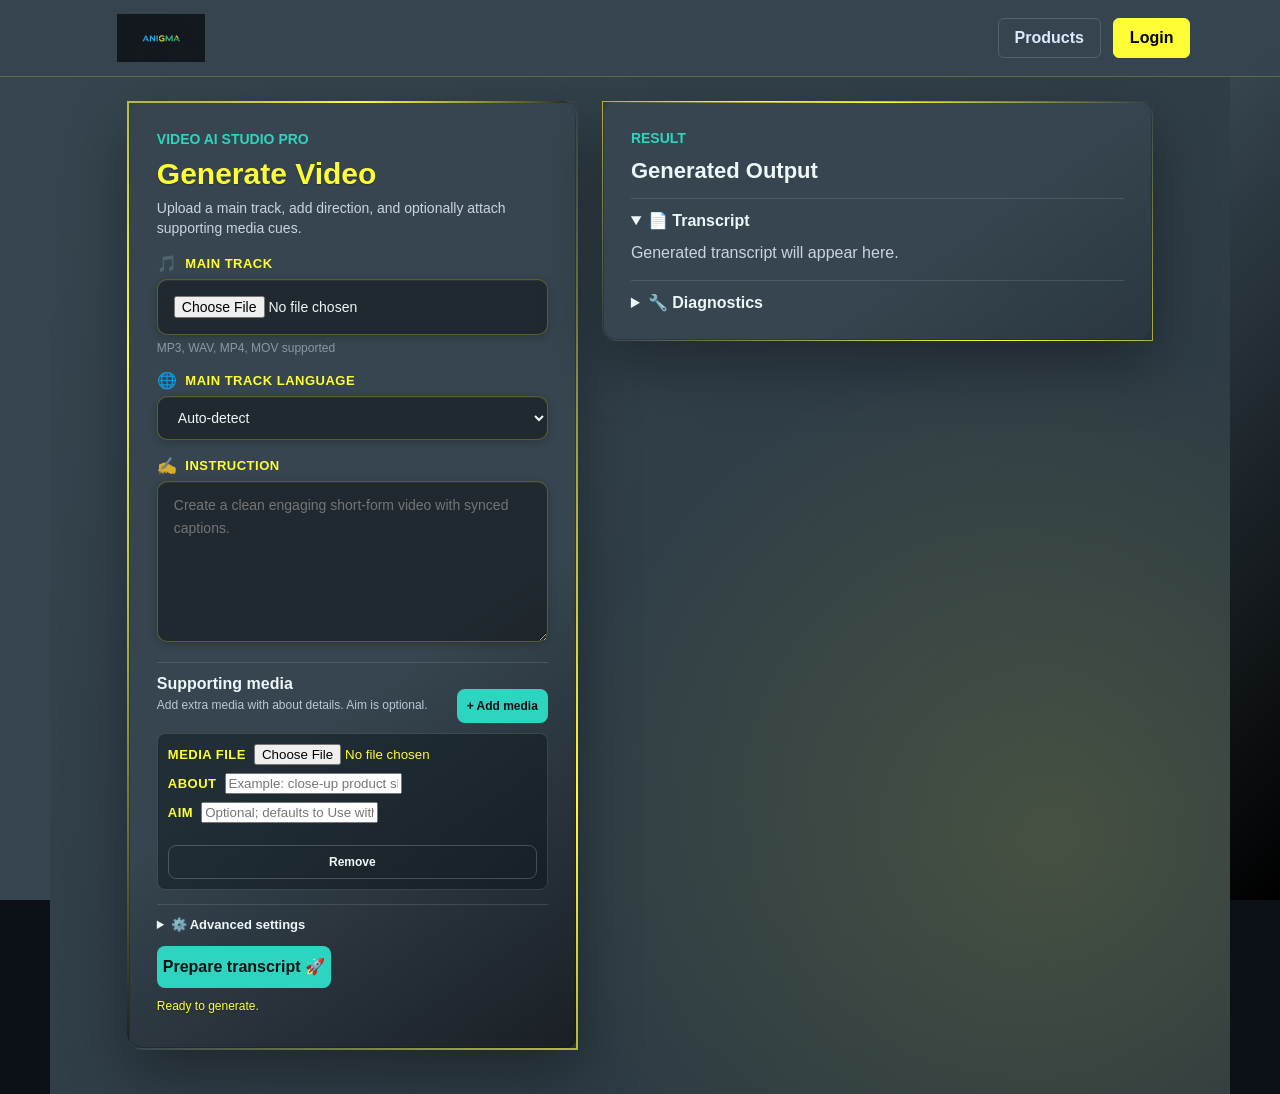
==== commit 086b8ee8: "Frontend change" ====
--- a/vasp.html
+++ b/vasp.html
@@ -1,104 +1,239 @@
-<!DOCTYPE html>
+﻿<!DOCTYPE html>
 <html lang="en">
 <head>
   <meta charset="UTF-8" />
   <meta name="viewport" content="width=device-width, initial-scale=1.0" />
+  <meta name="theme-color" content="#36454f" />
   <title>VASP Generate | Anigma</title>
-  <link rel="stylesheet" href="vasp.css" />
+  <link rel="stylesheet" href="styles.css" />
 </head>
-<body style="margin:0; padding:0; overflow-x:hidden;">
-  <div class="vasp-container">
-    <div class="vasp-header" id="header-anim">
-      <div class="title-animation">
-        <h1>V A S P  |  A N I G M A</h1>
+<body>
+  <header class="site-header vasp-header">
+    <a class="brand" href="index.html" aria-label="Anigma home">
+      <img src="anigma_logo.jpg" alt="Anigma logo" />
+    </a>
+
+    <nav class="nav-links" aria-label="Main navigation">
+      <a href="index.html#products">Products</a>
+      <a class="login-link vasp-login" href="index.html#login">Login</a>
+    </nav>
+  </header>
+
+  <div class="vasp-background">
+    <div class="vasp-pattern"></div>
+  </div>
+
+  <main class="vasp-page">
+    <section class="vasp-card vasp-generate-card">
+      <div class="vasp-card-glow"></div>
+      <p class="eyebrow vasp-eyebrow">Video AI Studio Pro</p>
+      <h1 class="vasp-title">Generate Video</h1>
+      <p class="vasp-sub">Upload a main track, add direction, and optionally attach supporting media cues.</p>
+
+      <form id="vaspForm" class="vasp-form">
+        <div class="vasp-input-group">
+          <label class="vasp-label" for="vaspMedia">
+            <span class="label-icon">🎵</span>
+            Main track
+          </label>
+          <input id="vaspMedia" name="video" type="file" accept="video/*,audio/*,.mp3,.m4a,.wav,.aac,.ogg,.flac" required class="vasp-input vasp-file-input" />
+          <span class="file-hint">MP3, WAV, MP4, MOV supported</span>
+        </div>
+
+        <div class="vasp-input-group">
+          <label class="vasp-label" for="vaspLanguage">
+            <span class="label-icon">🌐</span>
+            Main track language
+          </label>
+          <select id="vaspLanguage" name="language" class="vasp-input vasp-select">
+            <option value="" selected>Auto-detect</option>
+            <option value="en">English</option>
+            <option value="hi">Hindi</option>
+            <option value="es">Spanish</option>
+            <option value="fr">French</option>
+            <option value="de">German</option>
+            <option value="it">Italian</option>
+            <option value="pt">Portuguese</option>
+            <option value="bn">Bengali</option>
+            <option value="ta">Tamil</option>
+            <option value="te">Telugu</option>
+            <option value="mr">Marathi</option>
+            <option value="gu">Gujarati</option>
+            <option value="pa">Punjabi</option>
+            <option value="ur">Urdu</option>
+            <option value="ar">Arabic</option>
+            <option value="ja">Japanese</option>
+            <option value="ko">Korean</option>
+            <option value="zh">Chinese</option>
+          </select>
+        </div>
+
+        <div class="vasp-input-group">
+          <label class="vasp-label" for="vaspInstruction">
+            <span class="label-icon">✍️</span>
+            Instruction
+          </label>
+          <textarea id="vaspInstruction" rows="6" placeholder="Create a clean engaging short-form video with synced captions." required class="vasp-input vasp-textarea"></textarea>
+        </div>
+
+        <section class="vasp-supporting-media">
+          <div class="vasp-supporting-header">
+            <div>
+              <h2>Supporting media</h2>
+              <p>Add extra media with about details. Aim is optional.</p>
+            </div>
+            <button id="vaspAddMediaRow" class="vasp-small-button" type="button">
+              <span class="button-icon">+</span> Add media
+            </button>
+          </div>
+          <div id="vaspSupportingMediaList" class="vasp-supporting-list"></div>
+        </section>
+
+        <section id="vaspTranscriptEditor" class="vasp-transcript-editor hidden">
+          <h2>Review transcript</h2>
+          <p>Correct spelling or replace words only. Do not add or remove words, so caption timing remains aligned.</p>
+          <textarea id="vaspEditedTranscript" rows="7" class="vasp-input vasp-textarea"></textarea>
+          <div class="vasp-word-counts">
+            <span id="vaspOriginalWordCount" class="word-count-badge">Original: 0 words</span>
+            <span id="vaspEditedWordCount" class="word-count-badge">Edited: 0 words</span>
+          </div>
+        </section>
+
+        <details class="vasp-advanced">
+          <summary>
+            <span class="summary-icon">⚙️</span>
+            Advanced settings
+          </summary>
+
+          <div class="vasp-input-group">
+            <label class="vasp-label" for="vaspEditNameInput">Edit name</label>
+            <input id="vaspEditNameInput" name="edit_name" type="text" placeholder="Optional, auto-generated if empty" class="vasp-input" />
+          </div>
+
+          <div class="vasp-input-group">
+            <label class="vasp-label" for="vaspCreativity">Creativity</label>
+            <select id="vaspCreativity" name="creativity" class="vasp-input vasp-select">
+              <option value="1">1 - Minimal</option>
+              <option value="2" selected>2 - Balanced</option>
+              <option value="3">3 - Expressive</option>
+              <option value="4">4 - Bold</option>
+              <option value="5">5 - Experimental</option>
+            </select>
+          </div>
+
+          <div class="vasp-input-group">
+            <label class="vasp-label" for="vaspMediaCollectionMode">Media collection</label>
+            <select id="vaspMediaCollectionMode" name="media_collection_mode" class="vasp-input vasp-select">
+              <option value="none" selected>None</option>
+              <option value="library">Library</option>
+              <option value="crawl">Crawl</option>
+            </select>
+          </div>
+
+          <div class="vasp-input-group">
+            <label class="vasp-label" for="vaspOptionalMediaCount">Optional media count</label>
+            <input id="vaspOptionalMediaCount" name="optional_media_count" type="number" min="5" max="50" step="1" value="10" class="vasp-input" />
+          </div>
+
+          <div class="vasp-input-group">
+            <label class="vasp-label" for="vaspOptionalMediaType">Optional media type</label>
+            <select id="vaspOptionalMediaType" name="optional_media_type" class="vasp-input vasp-select">
+              <option value="all" selected>Images and GIFs</option>
+              <option value="image">Images only</option>
+              <option value="gif">GIFs only</option>
+            </select>
+          </div>
+
+          <div class="vasp-toggle-grid" aria-label="Advanced toggles">
+            <label class="vasp-toggle">
+              <input id="vaspUsePresetBackgrounds" type="checkbox" checked />
+              <span>Use preset backgrounds</span>
+            </label>
+
+            <label class="vasp-toggle">
+              <input id="vaspRenderCaptions" type="checkbox" checked />
+              <span>Render captions</span>
+            </label>
+
+            <label class="vasp-toggle">
+              <input id="vaspDynamicPrompts" type="checkbox" />
+              <span>Dynamic prompts</span>
+            </label>
+
+            <label class="vasp-toggle">
+              <input id="vaspAimRefinement" type="checkbox" />
+              <span>Aim refinement</span>
+            </label>
+
+            <label class="vasp-toggle">
+              <input id="vaspRefineCrawlMediaAims" type="checkbox" />
+              <span>Refine crawled media aims</span>
+            </label>
+          </div>
+        </details>
+
+        <button id="vaspSubmit" type="submit" class="vasp-submit-button">
+          <span class="button-text">Prepare transcript</span>
+          <span class="button-icon">🚀</span>
+        </button>
+      </form>
+
+      <div id="vaspStatus" class="vasp-status" aria-live="polite">Ready to generate.</div>
+    </section>
+
+    <section class="vasp-card vasp-result-card">
+      <div class="vasp-card-glow result-glow"></div>
+      <div class="vasp-result-header">
+        <div>
+          <p class="eyebrow vasp-eyebrow">Result</p>
+          <h2>Generated Output</h2>
+        </div>
+        <span id="vaspEditName" class="vasp-edit-name"></span>
       </div>
-      <div class="status-indicator">
-        <div class="glowing-circle"></div>
-      </div>
-    </div>
-
-    <div class="vasp-main">
-      <div class="input-controller">
-        <div class="input-panel">
-          <div class="title-section">
-            <div class="color-gradient">
-              <div class="primary-color"></div>
-              <div class="secondary-color"></div>
-            </div>
-            <h2>Generate Video</h2>
-          </div>
-          <div class="input-group" id="main-input">
-            <div class="icon-panel">
-              <div class="music-note"></div>
-            </div>
-            <div class="input-field" id="vaspMediaField">
-              <label for="vaspMedia">🎵 Main Track</label>
-              <input type="file" id="vaspMedia" accept="video/*,audio/*,.mp3,.m4a,.wav" />
-            </div>
-            <div class="info-bubble" id="mediaInfo"></div>
-          </div>
-          <div class="input-group">
-            <div class="icon-panel">
-              <div class="globe-icon"></div>
-            </div>
-            <div class="input-field" id="vaspLanguageField">
-              <label for="vaspLanguage">🌐 Language</label>
-              <select id="vaspLanguage">
-                <option value="">Auto</option>
-                <option value="en">English</option>
-                <option value="hi">Hindi</option>
-                <option value="es">Spanish</option>
-                <option value="fr">French</option>
-                <option value="de">German</option>
-                <option value="it">Italian</option>
-                <option value="pt">Portuguese</option>
-                <option value="bn">Bengali</option>
-                <option value="ta">Tamil</option>
-                <option value="te">Telugu</option>
-                <option value="mr">Marathi</option>
-                <option value="gu">Gujarati</option>
-                <option value="pa">Punjabi</option>
-                <option value="ur">Urdu</option>
-                <option value="ar">Arabic</option>
-                <option value="ja">Japanese</option>
-                <option value="ko">Korean</option>
-                <option value="zh">Chinese</option>
-              </select>
-            </div>
-          </div>
-          <div class="input-group">
-            <div class="icon-panel">
-              <div class="pencil-icon"></div>
-            </div>
-            <div class="input-field" id="vaspInstructionField">
-              <label for="vaspInstruction">✍️ Instructions</label>
-              <textarea id="vaspInstruction" placeholder="Create a cool short video with synced captions"></textarea>
-            </div>
-          </div>
-          <div class="input-group">
-            <div class="icon-panel">
-              <div class="plus-icon"></div>
-            </div>
-            <div class="input-group-container" id="mediaLibrary">
-              <h3>Supporting Media</h3>
-              <div class="media-gallery"></div>
-            </div>
-          </div>
-        </div>
-      </div>
-      <div class="animation-panel">
-        <div class="preview-container">
-          <div class="video-preview" id="videoPreview"></div>
-          <button id="vaspSubmit" class="submit-btn">Prepare transcript</button>
-          <a id="downloadBtn" class="download-link" href="#" target="_blank" rel="noopener noreferrer"></a>
-        </div>
-        <div class="status-anim">
-          <div class="status-circle"></div>
-          <div class="text-anim" id="statusText">Ready to generate</div>
-        </div>
-      </div>
-    </div>
-  </div>
-<script src="tool-pages.js"></script>
+
+      <div id="vaspError" class="vasp-error"></div>
+      <video id="vaspVideo" controls playsinline class="vasp-video-player"></video>
+      <a id="vaspDownloadLink" class="vasp-download-link" href="#" target="_blank" rel="noopener noreferrer"></a>
+
+      <details id="vaspTranscriptWrap" class="vasp-transcript" open>
+        <summary>
+          <span class="summary-icon">📄</span>
+          Transcript
+        </summary>
+        <p id="vaspTranscript">Generated transcript will appear here.</p>
+      </details>
+
+      <details id="vaspDiagnosticsWrap" class="vasp-diagnostics">
+        <summary>
+          <span class="summary-icon">🔧</span>
+          Diagnostics
+        </summary>
+        <dl>
+          <dt>Run directory</dt>
+          <dd id="vaspRunDir">Not available yet.</dd>
+          <dt>Intermediate JSON</dt>
+          <dd id="vaspInterJson">Not available yet.</dd>
+          <dt>Planner output</dt>
+          <dd id="vaspPlannerOutput">Not available yet.</dd>
+          <dt>Generation options</dt>
+          <dd id="vaspGenerationOptions">Not available yet.</dd>
+          <dt>Supporting media rows</dt>
+          <dd id="vaspSupportingMediaRows">Not available yet.</dd>
+        </dl>
+
+        <section class="vasp-file-section">
+          <h3>Planner files</h3>
+          <div id="vaspPlannerFiles" class="vasp-file-list">Not available yet.</div>
+        </section>
+
+        <section class="vasp-file-section">
+          <h3>Refiner files</h3>
+          <div id="vaspRefinerFiles" class="vasp-file-list">Not available yet.</div>
+        </section>
+      </details>
+    </section>
+  </main>
+
+  <script src="tool-pages.js"></script>
 </body>
-</html>+</html>
--- a/styles.css
+++ b/styles.css
@@ -0,0 +1,1070 @@
+* {
+  box-sizing: border-box;
+}
+
+html {
+  scroll-behavior: smooth;
+}
+
+body {
+  margin: 0;
+  font-family: Arial, Helvetica, sans-serif;
+  color: #eef7f8;
+  background: #0b1117;
+}
+
+a {
+  color: inherit;
+  text-decoration: none;
+}
+
+.site-header {
+  position: sticky;
+  top: 0;
+  z-index: 10;
+  display: flex;
+  align-items: center;
+  justify-content: space-between;
+  min-height: 76px;
+  padding: 14px 7vw;
+  background: rgba(7, 13, 20, 0.88);
+  border-bottom: 1px solid rgba(255, 255, 255, 0.1);
+  backdrop-filter: blur(14px);
+}
+
+.brand {
+  display: inline-flex;
+  align-items: center;
+}
+
+.brand img {
+  width: 142px;
+  height: 48px;
+  object-fit: contain;
+}
+
+.nav-links {
+  display: flex;
+  align-items: center;
+  gap: 12px;
+}
+
+.nav-links a {
+  padding: 10px 16px;
+  border: 1px solid rgba(255, 255, 255, 0.16);
+  border-radius: 6px;
+  color: #dbeafe;
+  font-weight: 700;
+}
+
+.login-link {
+  background: #2dd4bf;
+  border-color: #2dd4bf !important;
+  color: #071015 !important;
+}
+
+.hero-section {
+  min-height: calc(100vh - 76px);
+  display: grid;
+  grid-template-columns: minmax(0, 1.05fr) minmax(320px, 0.95fr);
+  align-items: center;
+  gap: 42px;
+  padding: 70px 7vw 46px;
+  background:
+    radial-gradient(circle at 18% 18%, rgba(45, 212, 191, 0.22), transparent 28%),
+    radial-gradient(circle at 80% 36%, rgba(234, 179, 8, 0.15), transparent 27%),
+    linear-gradient(135deg, #0b1117 0%, #101922 56%, #071015 100%);
+}
+
+.hero-copy {
+  max-width: 680px;
+}
+
+.eyebrow {
+  margin: 0 0 12px;
+  color: #2dd4bf;
+  font-size: 14px;
+  font-weight: 800;
+  letter-spacing: 0;
+  text-transform: uppercase;
+}
+
+h1,
+h2,
+h3,
+p {
+  margin-top: 0;
+}
+
+h1 {
+  margin-bottom: 20px;
+  font-size: clamp(40px, 6vw, 76px);
+  line-height: 1.02;
+}
+
+.hero-text {
+  max-width: 560px;
+  margin-bottom: 30px;
+  color: #b9c8d8;
+  font-size: 20px;
+  line-height: 1.6;
+}
+
+.hero-actions {
+  display: flex;
+  flex-wrap: wrap;
+  gap: 14px;
+}
+
+.primary-button,
+.secondary-button {
+  display: inline-flex;
+  align-items: center;
+  justify-content: center;
+  min-height: 48px;
+  padding: 0 22px;
+  border-radius: 6px;
+  font-weight: 800;
+}
+
+.primary-button {
+  background: #2dd4bf;
+  color: #071015;
+}
+
+.secondary-button {
+  border: 1px solid rgba(255, 255, 255, 0.22);
+  color: #eef7f8;
+}
+
+.slider {
+  position: relative;
+  min-height: 330px;
+  overflow: hidden;
+  border: 1px solid rgba(255, 255, 255, 0.12);
+  border-radius: 8px;
+  background: rgba(255, 255, 255, 0.055);
+  box-shadow: 0 24px 70px rgba(0, 0, 0, 0.35);
+}
+
+.slide {
+  position: absolute;
+  inset: 0;
+  display: flex;
+  flex-direction: column;
+  justify-content: center;
+  padding: 56px 72px;
+  opacity: 0;
+  pointer-events: none;
+  transform: translateX(24px);
+  transition: opacity 0.55s ease, transform 0.55s ease;
+}
+
+.slide.active {
+  opacity: 1;
+  pointer-events: auto;
+  transform: translateX(0);
+}
+
+a.slide {
+  cursor: pointer;
+}
+
+a.slide:hover h2 {
+  color: #2dd4bf;
+}
+
+.product-label {
+  width: fit-content;
+  margin-bottom: 18px;
+  padding: 7px 11px;
+  border-radius: 6px;
+  background: rgba(45, 212, 191, 0.15);
+  color: #67e8f9;
+  font-size: 13px;
+  font-weight: 800;
+}
+
+.slide h2 {
+  margin-bottom: 12px;
+  font-size: clamp(38px, 5vw, 64px);
+}
+
+.slide p {
+  max-width: 440px;
+  color: #b9c8d8;
+  font-size: 18px;
+  line-height: 1.6;
+}
+
+.slider-button {
+  position: absolute;
+  top: 50%;
+  z-index: 2;
+  width: 42px;
+  height: 42px;
+  border: 1px solid rgba(255, 255, 255, 0.2);
+  border-radius: 6px;
+  background: rgba(7, 16, 21, 0.72);
+  color: #ffffff;
+  cursor: pointer;
+  transform: translateY(-50%);
+}
+
+.slider-button.prev {
+  left: 16px;
+}
+
+.slider-button.next {
+  right: 16px;
+}
+
+.products-section {
+  padding: 72px 7vw;
+  background: #f5f8fb;
+  color: #101822;
+}
+
+.section-title {
+  margin-bottom: 28px;
+}
+
+.section-title h2 {
+  margin: 0;
+  font-size: clamp(30px, 4vw, 46px);
+}
+
+.product-grid {
+  display: grid;
+  grid-template-columns: repeat(3, minmax(0, 1fr));
+  gap: 18px;
+}
+
+.product-card {
+  display: block;
+  min-height: 180px;
+  padding: 24px;
+  border: 1px solid #d9e2ec;
+  border-radius: 8px;
+  background: #ffffff;
+  box-shadow: 0 12px 30px rgba(15, 23, 42, 0.08);
+  transition: transform 0.2s ease, border-color 0.2s ease;
+}
+
+.product-card:hover {
+  border-color: #2dd4bf;
+  transform: translateY(-4px);
+}
+
+.product-card h3 {
+  margin-bottom: 12px;
+  font-size: 24px;
+}
+
+.product-card p {
+  color: #526274;
+  line-height: 1.55;
+}
+
+.login-section {
+  display: grid;
+  place-items: center;
+  padding: 72px 7vw;
+  background: #101922;
+}
+
+.login-box {
+  width: min(100%, 420px);
+  padding: 30px;
+  border: 1px solid rgba(255, 255, 255, 0.14);
+  border-radius: 8px;
+  background: rgba(255, 255, 255, 0.06);
+}
+
+.login-box.hidden,
+.dashboard.hidden,
+.result-box.hidden {
+  display: none;
+}
+
+.login-box h2 {
+  margin-bottom: 22px;
+}
+
+.login-note {
+  margin-bottom: 20px;
+  color: #9fb0c4;
+  line-height: 1.5;
+}
+
+.login-box label {
+  display: grid;
+  gap: 8px;
+  margin-bottom: 16px;
+  color: #cbd5e1;
+  font-weight: 700;
+}
+
+.login-box input {
+  width: 100%;
+  min-height: 46px;
+  padding: 0 14px;
+  border: 1px solid rgba(255, 255, 255, 0.2);
+  border-radius: 6px;
+  background: #071015;
+  color: #ffffff;
+  font-size: 16px;
+}
+
+.login-box button {
+  width: 100%;
+  min-height: 48px;
+  margin-top: 8px;
+  border: 0;
+  border-radius: 6px;
+  background: #2dd4bf;
+  color: #071015;
+  font-size: 16px;
+  font-weight: 800;
+  cursor: pointer;
+}
+
+.account-switch {
+  margin: 18px 0 0;
+  color: #9fb0c4;
+  text-align: center;
+}
+
+.account-switch button {
+  width: auto;
+  min-height: auto;
+  margin: 0;
+  padding: 0;
+  border: 0;
+  background: transparent;
+  color: #2dd4bf;
+  font: inherit;
+  font-weight: 800;
+  cursor: pointer;
+}
+
+.dashboard {
+  width: min(100%, 520px);
+  padding: 34px;
+  border: 1px solid rgba(255, 255, 255, 0.14);
+  border-radius: 8px;
+  background: rgba(255, 255, 255, 0.06);
+  text-align: center;
+}
+
+.dashboard h2 {
+  margin-bottom: 12px;
+}
+
+.dashboard p {
+  color: #cbd5e1;
+  line-height: 1.6;
+}
+
+.dashboard-actions {
+  display: flex;
+  justify-content: center;
+  flex-wrap: wrap;
+  gap: 12px;
+  margin-top: 22px;
+}
+
+.dashboard-actions button {
+  min-height: 48px;
+  padding: 0 22px;
+  border: 1px solid rgba(255, 255, 255, 0.22);
+  border-radius: 6px;
+  background: transparent;
+  color: #ffffff;
+  font-size: 16px;
+  font-weight: 800;
+  cursor: pointer;
+}
+
+.tool-page {
+  min-height: calc(100vh - 76px);
+  padding: 64px 7vw;
+  background:
+    radial-gradient(circle at 18% 18%, rgba(45, 212, 191, 0.18), transparent 28%),
+    linear-gradient(135deg, #0b1117 0%, #101922 62%, #071015 100%);
+}
+
+.tool-hero {
+  max-width: 780px;
+  margin-bottom: 34px;
+}
+
+.tool-hero h1 {
+  margin-bottom: 18px;
+  font-size: clamp(36px, 5vw, 64px);
+}
+
+.tool-hero p {
+  color: #b9c8d8;
+  font-size: 19px;
+  line-height: 1.6;
+}
+
+.tool-panel {
+  display: grid;
+  grid-template-columns: minmax(280px, 0.9fr) minmax(320px, 1.1fr);
+  gap: 24px;
+  align-items: start;
+}
+
+.tool-form,
+.result-box {
+  padding: 28px;
+  border: 1px solid rgba(255, 255, 255, 0.14);
+  border-radius: 8px;
+  background: rgba(255, 255, 255, 0.06);
+}
+
+.tool-form label {
+  display: grid;
+  gap: 9px;
+  margin-bottom: 18px;
+  color: #cbd5e1;
+  font-weight: 800;
+}
+
+.tool-form input,
+.tool-form textarea {
+  width: 100%;
+  min-height: 46px;
+  padding: 12px 14px;
+  border: 1px solid rgba(255, 255, 255, 0.2);
+  border-radius: 6px;
+  background: #071015;
+  color: #ffffff;
+  font: inherit;
+}
+
+.tool-form textarea {
+  min-height: 130px;
+  resize: vertical;
+}
+
+.tool-form button {
+  min-height: 48px;
+  width: 100%;
+  border: 0;
+  border-radius: 6px;
+  background: #2dd4bf;
+  color: #071015;
+  font-size: 16px;
+  font-weight: 800;
+  cursor: pointer;
+}
+
+.result-box h2 {
+  margin-bottom: 14px;
+}
+
+.result-box p,
+.result-box li {
+  color: #cbd5e1;
+  line-height: 1.6;
+}
+
+.result-box ul {
+  margin: 14px 0 0;
+  padding-left: 20px;
+}
+
+.vasp-page {
+  min-height: calc(100vh - 76px);
+  max-width: 1180px;
+  margin: 0 auto;
+  padding: 24px 6vw 44px;
+  display: grid;
+  grid-template-columns: minmax(300px, 0.9fr) minmax(340px, 1.1fr);
+  gap: 24px;
+  align-items: start;
+  background:
+    radial-gradient(circle at 15% 25%, rgba(54, 69, 79, 0.25), transparent 35%),
+    radial-gradient(circle at 85% 75%, rgba(255, 253, 54, 0.12), transparent 40%),
+    linear-gradient(135deg, #36454f 0%, #2a3740 100%);
+  position: relative;
+  overflow: hidden;
+}
+
+.vasp-background {
+  position: fixed;
+  inset: 0;
+  z-index: 0;
+  background: linear-gradient(135deg, #36454f 60%, #000000 100%);
+}
+
+.vasp-pattern {
+  position: absolute;
+  inset: 0;
+  background: radial-gradient(circle, rgba(255, 253, 54, 0.03) 0%, transparent 15%);
+  animation: pulse 20s ease-in-out infinite;
+}
+
+@keyframes pulse {
+  0%, 100% { opacity: 0.5; }
+  50% { opacity: 1; }
+}
+
+.vasp-header {
+  background: rgba(54, 69, 79, 0.85);
+  border-bottom: 1px solid rgba(255, 253, 54, 0.2);
+  backdrop-filter: blur(10px);
+}
+
+.vasp-login {
+  background: #fffd36;
+  border-color: #fffd36 !important;
+  color: #000000 !important;
+}
+
+.vasp-card {
+  padding: 28px;
+  border: 1px solid rgba(255, 253, 54, 0.2);
+  border-radius: 16px;
+  background: linear-gradient(145deg, #36454f 60%, #2a3740 100%);
+  backdrop-filter: blur(20px);
+  box-shadow:
+    0 24px 60px rgba(0, 0, 0, 0.35),
+    0 0 0 1px rgba(0, 0, 0, 0.2) inset,
+    0 1px 0 rgba(255, 255, 255, 0.08) inset;
+  position: relative;
+  z-index: 1;
+  transition: transform 0.3s ease, box-shadow 0.3s ease, border-color 0.3s ease;
+  border-image: linear-gradient(45deg, transparent, #fffd36, transparent) 1;
+}
+
+.vasp-card:hover {
+  transform: translateY(-3px);
+  box-shadow:
+    0 32px 80px rgba(0, 0, 0, 0.4),
+    0 0 0 1px rgba(255, 253, 54, 0.2) inset,
+    0 1px 0 rgba(255, 255, 255, 0.12) inset;
+  border-color: #fffd36;
+  border-image: linear-gradient(45deg, #fffd36, transparent, #fffd36) 1;
+}
+
+.vasp-card::before {
+  content: '';
+  position: absolute;
+  top: 0;
+  left: 0;
+  right: 0;
+  height: 1px;
+  background: linear-gradient(90deg, transparent, #fffd36, transparent);
+  border-radius: 16px 16px 0 0;
+}
+
+.vasp-generate-card {
+  background: linear-gradient(145deg, #36454f 60%, #1a1f25 100%);
+  border: 2px solid rgba(255, 253, 54, 0.3);
+  border-image: linear-gradient(45deg, transparent, #fffd36, transparent) 1;
+}
+
+.vasp-generate-card::before {
+  content: '';
+  position: absolute;
+  top: -2px;
+  left: -2px;
+  right: -2px;
+  height: 2px;
+  background: linear-gradient(90deg, transparent, #fffd36, transparent);
+  border-radius: 14px;
+}
+
+.vasp-generate-card h1 {
+  margin-bottom: 8px;
+  font-size: 30px;
+  color: #fffd36;
+  text-shadow: 0 1px 2px rgba(0, 0, 0, 0.3);
+}
+
+.vasp-sub {
+  margin-bottom: 16px;
+  color: #cbd5e1;
+  font-size: 14px;
+  line-height: 1.45;
+}
+
+.vasp-label {
+  display: flex;
+  align-items: center;
+  gap: 8px;
+  margin: 12px 0 6px;
+  color: #fffd36;
+  font-size: 13px;
+  font-weight: 800;
+  text-transform: uppercase;
+  letter-spacing: 0.5px;
+}
+
+.vasp-label .label-icon {
+  font-size: 16px;
+  opacity: 0.8;
+}
+
+.vasp-input-group {
+  margin-bottom: 16px;
+}
+
+.vasp-input,
+.vasp-select,
+.vasp-textarea {
+  width: 100%;
+  min-height: 44px;
+  padding: 12px 16px;
+  border: 1px solid rgba(255, 253, 54, 0.25);
+  border-radius: 10px;
+  background: rgba(0, 0, 0, 0.4);
+  color: #eef7f8;
+  font: inherit;
+  font-size: 14px;
+  transition: all 0.2s ease;
+  box-shadow: 0 2px 8px rgba(0, 0, 0, 0.2), inset 0 1px 0 rgba(255, 255, 255, 0.05);
+}
+
+.vasp-input:focus,
+.vasp-select:focus,
+.vasp-textarea:focus {
+  outline: none;
+  border-color: #fffd36;
+  background: rgba(0, 0, 0, 0.6);
+  box-shadow:
+    0 0 0 3px rgba(255, 253, 54, 0.15),
+    0 4px 16px rgba(0, 0, 0, 0.3),
+    inset 0 1px 0 rgba(255, 255, 255, 0.08);
+}
+
+.vasp-textarea {
+  min-height: 120px;
+  resize: vertical;
+  line-height: 1.6;
+}
+
+.vasp-file-input {
+  padding: 16px;
+  cursor: pointer;
+}
+
+.file-hint {
+  display: block;
+  margin-top: 6px;
+  color: #8899a6;
+  font-size: 12px;
+}
+
+.vasp-advanced {
+  margin-top: 14px;
+  padding-top: 12px;
+  border-top: 1px solid rgba(255, 255, 255, 0.12);
+}
+
+.vasp-supporting-media {
+  margin-top: 14px;
+  padding-top: 12px;
+  border-top: 1px solid rgba(255, 255, 255, 0.12);
+}
+
+.vasp-transcript-editor {
+  margin-top: 14px;
+  padding-top: 12px;
+  border-top: 1px solid rgba(255, 255, 255, 0.12);
+}
+
+.vasp-transcript-editor.hidden {
+  display: none;
+}
+
+.vasp-transcript-editor h2 {
+  margin-bottom: 4px;
+  font-size: 16px;
+}
+
+.vasp-transcript-editor p {
+  margin-bottom: 10px;
+  color: #b9c8d8;
+  font-size: 12px;
+  line-height: 1.4;
+}
+
+.vasp-word-counts {
+  display: flex;
+  flex-wrap: wrap;
+  gap: 10px;
+  margin-top: 8px;
+  color: #cbd5e1;
+  font-size: 12px;
+}
+
+.vasp-supporting-header {
+  display: flex;
+  align-items: flex-start;
+  justify-content: space-between;
+  gap: 10px;
+}
+
+.vasp-supporting-header h2 {
+  margin-bottom: 4px;
+  font-size: 16px;
+}
+
+.vasp-supporting-header p {
+  margin-bottom: 0;
+  color: #b9c8d8;
+  font-size: 12px;
+  line-height: 1.4;
+}
+
+.vasp-small-button,
+.vasp-remove-media {
+  width: auto !important;
+  min-height: 34px !important;
+  padding: 7px 10px !important;
+  font-size: 12px !important;
+}
+
+.vasp-supporting-list {
+  display: grid;
+  gap: 10px;
+  margin-top: 10px;
+}
+
+.vasp-media-row {
+  display: grid;
+  grid-template-columns: 1fr;
+  gap: 8px;
+  padding: 10px;
+  border: 1px solid rgba(255, 255, 255, 0.14);
+  border-radius: 8px;
+  background: rgba(7, 16, 21, 0.42);
+}
+
+.vasp-media-row .vasp-label {
+  margin: 0;
+}
+
+.vasp-remove-media {
+  border: 1px solid rgba(255, 255, 255, 0.2) !important;
+  background: transparent !important;
+  color: #eef7f8 !important;
+}
+
+.vasp-advanced summary {
+  color: #eef7f8;
+  cursor: pointer;
+  font-size: 13px;
+  font-weight: 800;
+}
+
+.vasp-toggle-grid {
+  display: grid;
+  gap: 8px;
+  margin-top: 12px;
+}
+
+.vasp-toggle {
+  display: flex;
+  align-items: center;
+  justify-content: space-between;
+  gap: 10px;
+  min-height: 38px;
+  padding: 8px 10px;
+  border: 1px solid rgba(255, 255, 255, 0.16);
+  border-radius: 8px;
+  background: rgba(7, 16, 21, 0.5);
+  color: #dbeafe;
+  font-size: 12px;
+  font-weight: 800;
+}
+
+.vasp-toggle input {
+  flex: 0 0 auto;
+  width: 20px !important;
+  height: 20px;
+  min-height: 20px !important;
+  accent-color: #2dd4bf;
+}
+
+#vaspForm button {
+  min-height: 42px;
+  margin-top: 14px;
+  border: 0;
+  border-radius: 8px;
+  background: #2dd4bf;
+  color: #071015;
+  font-size: 16px;
+  font-weight: 800;
+  cursor: pointer;
+}
+
+#vaspForm button:disabled {
+  opacity: 0.62;
+  cursor: not-allowed;
+}
+
+.vasp-status {
+  margin-top: 10px;
+  min-height: 22px;
+  color: #fffd36;
+  font-size: 12px;
+  line-height: 1.45;
+  text-shadow: 0 1px 2px rgba(0, 0, 0, 0.3);
+}
+
+.vasp-status.loading::before {
+  content: "";
+  display: inline-block;
+  width: 16px;
+  height: 16px;
+  margin-right: 8px;
+  border: 2px solid rgba(255, 253, 54, 0.5);
+  border-top-color: transparent;
+  border-right-color: #fffd36;
+  border-radius: 50%;
+  animation: spin 1s linear infinite;
+  vertical-align: -2px;
+}
+
+@keyframes spin {
+  to {
+    transform: rotate(360deg);
+  }
+}
+
+.vasp-result-header {
+  display: flex;
+  align-items: flex-start;
+  justify-content: space-between;
+  gap: 12px;
+  margin-bottom: 12px;
+}
+
+.vasp-result-header h2 {
+  margin-bottom: 0;
+  font-size: 22px;
+}
+
+.vasp-edit-name {
+  max-width: 44%;
+  padding-top: 4px;
+  color: #8ce8ff;
+  font-size: 13px;
+  line-height: 1.4;
+  overflow-wrap: anywhere;
+  text-align: right;
+}
+
+.vasp-error {
+  margin-bottom: 12px;
+  color: #fecaca;
+  line-height: 1.5;
+}
+
+.vasp-result-card video {
+  width: 100%;
+  max-height: 440px;
+  border: 1px solid rgba(255, 255, 255, 0.14);
+  border-radius: 8px;
+  background: #000;
+  display: none;
+}
+
+.vasp-download-link {
+  display: block;
+  width: fit-content;
+  margin-top: 12px;
+  color: #2dd4bf;
+  font-weight: 800;
+}
+
+.vasp-transcript {
+  margin-top: 14px;
+  border-top: 1px solid rgba(255, 255, 255, 0.12);
+  padding-top: 12px;
+}
+
+.vasp-transcript summary,
+.vasp-diagnostics summary {
+  color: #eef7f8;
+  cursor: pointer;
+  font-weight: 800;
+}
+
+.vasp-transcript p {
+  margin: 10px 0 0;
+  max-height: 220px;
+  overflow: auto;
+  white-space: pre-wrap;
+  color: #cbd5e1;
+  line-height: 1.6;
+}
+
+.vasp-diagnostics {
+  margin-top: 14px;
+  border-top: 1px solid rgba(255, 255, 255, 0.12);
+  padding-top: 12px;
+}
+
+.vasp-diagnostics dl {
+  margin: 12px 0 0;
+}
+
+.vasp-diagnostics dt {
+  margin-top: 10px;
+  color: #8ce8ff;
+  font-size: 13px;
+  font-weight: 800;
+}
+
+.vasp-diagnostics dd {
+  margin: 5px 0 0;
+  color: #cbd5e1;
+  font-size: 13px;
+  line-height: 1.5;
+  overflow-wrap: anywhere;
+}
+
+.vasp-file-section {
+  margin-top: 14px;
+}
+
+.vasp-file-section h3 {
+  margin-bottom: 10px;
+  color: #eef7f8;
+  font-size: 14px;
+}
+
+.vasp-file-list {
+  color: #cbd5e1;
+  font-size: 13px;
+}
+
+.vasp-file-preview {
+  margin-top: 10px;
+  padding: 10px;
+  border: 1px solid rgba(255, 255, 255, 0.12);
+  border-radius: 8px;
+  background: rgba(7, 16, 21, 0.48);
+}
+
+.vasp-file-preview summary {
+  color: #8ce8ff;
+  cursor: pointer;
+  font-weight: 800;
+  overflow-wrap: anywhere;
+}
+
+.vasp-file-preview pre {
+  max-height: 360px;
+  margin: 10px 0 0;
+  padding: 10px;
+  overflow: auto;
+  white-space: pre-wrap;
+  border-radius: 6px;
+  background: #03080d;
+  color: #dbeafe;
+  font-size: 12px;
+  line-height: 1.45;
+}
+
+.vasp-file-note {
+  margin: 8px 0 0;
+  color: #facc15;
+  font-size: 12px;
+}
+
+@media (max-width: 900px) {
+  .hero-section {
+    grid-template-columns: 1fr;
+  }
+
+  .product-grid {
+    grid-template-columns: repeat(2, minmax(0, 1fr));
+  }
+
+  .tool-panel {
+    grid-template-columns: 1fr;
+  }
+
+  .vasp-page {
+    grid-template-columns: 1fr;
+  }
+}
+
+@media (max-width: 620px) {
+  .site-header {
+    align-items: flex-start;
+    flex-direction: column;
+    gap: 14px;
+  }
+
+  .brand img {
+    width: 126px;
+  }
+
+  .nav-links {
+    width: 100%;
+  }
+
+  .nav-links a {
+    flex: 1;
+    text-align: center;
+  }
+
+  .hero-section {
+    padding-top: 46px;
+  }
+
+  .slide {
+    padding: 52px 54px;
+  }
+
+  .product-grid {
+    grid-template-columns: 1fr;
+  }
+
+  .vasp-page {
+    padding: 24px 5vw 42px;
+  }
+
+  .vasp-card {
+    padding: 18px;
+  }
+
+  .vasp-generate-card h1 {
+    font-size: 32px;
+  }
+
+  .vasp-result-header {
+    display: block;
+  }
+
+  .vasp-edit-name {
+    display: block;
+    max-width: 100%;
+    margin-top: 8px;
+    text-align: left;
+  }
+
+  .vasp-supporting-header,
+  .vasp-media-row {
+    display: block;
+  }
+
+  .vasp-small-button,
+  .vasp-remove-media {
+    width: 100% !important;
+    margin-top: 10px !important;
+  }
+
+  .vasp-media-row .vasp-label {
+    margin-top: 12px;
+  }
+}
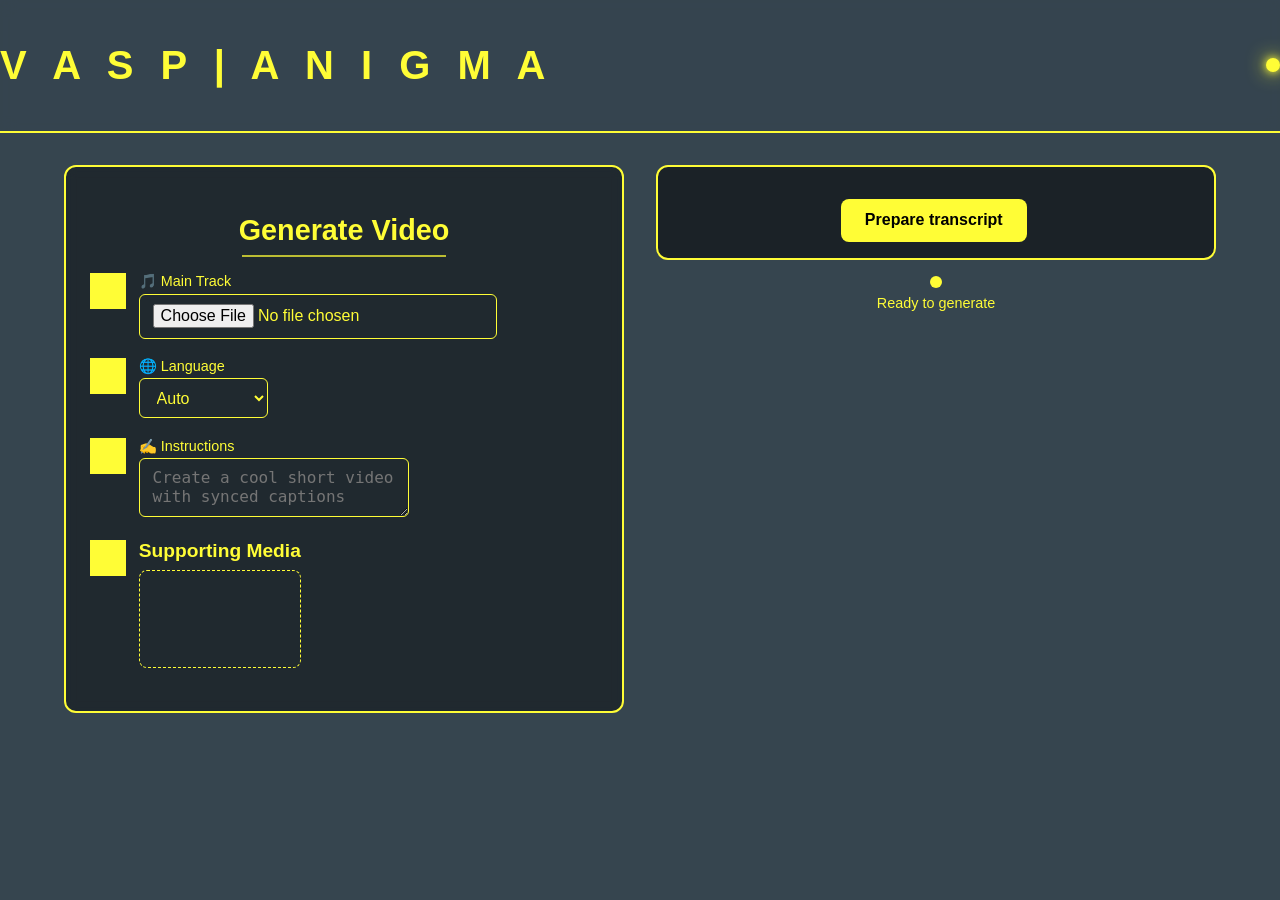
==== commit c8202554: "Merge branch 'main' of github.com:theextraordinary/anigma-website" ====
--- a/vasp.html
+++ b/vasp.html
@@ -1,239 +1,105 @@
-﻿<!DOCTYPE html>
+<!DOCTYPE html>
 <html lang="en">
 <head>
   <meta charset="UTF-8" />
   <meta name="viewport" content="width=device-width, initial-scale=1.0" />
   <meta name="theme-color" content="#36454f" />
   <title>VASP Generate | Anigma</title>
-  <link rel="stylesheet" href="styles.css" />
+  <link rel="stylesheet" href="vasp.css" />
 </head>
-<body>
-  <header class="site-header vasp-header">
-    <a class="brand" href="index.html" aria-label="Anigma home">
-      <img src="anigma_logo.jpg" alt="Anigma logo" />
-    </a>
+<body style="margin:0; padding:0; overflow-x:hidden;">
+  <div class="vasp-container">
+    <div class="vasp-header" id="header-anim">
+      <div class="title-animation">
+        <h1>V A S P  |  A N I G M A</h1>
+      </div>
+      <div class="status-indicator">
+        <div class="glowing-circle"></div>
+      </div>
+    </div>
 
-    <nav class="nav-links" aria-label="Main navigation">
-      <a href="index.html#products">Products</a>
-      <a class="login-link vasp-login" href="index.html#login">Login</a>
-    </nav>
-  </header>
-
-  <div class="vasp-background">
-    <div class="vasp-pattern"></div>
+    <div class="vasp-main">
+      <div class="input-controller">
+        <div class="input-panel">
+          <div class="title-section">
+            <div class="color-gradient">
+              <div class="primary-color"></div>
+              <div class="secondary-color"></div>
+            </div>
+            <h2>Generate Video</h2>
+          </div>
+          <div class="input-group" id="main-input">
+            <div class="icon-panel">
+              <div class="music-note"></div>
+            </div>
+            <div class="input-field" id="vaspMediaField">
+              <label for="vaspMedia">🎵 Main Track</label>
+              <input type="file" id="vaspMedia" accept="video/*,audio/*,.mp3,.m4a,.wav" />
+            </div>
+            <div class="info-bubble" id="mediaInfo"></div>
+          </div>
+          <div class="input-group">
+            <div class="icon-panel">
+              <div class="globe-icon"></div>
+            </div>
+            <div class="input-field" id="vaspLanguageField">
+              <label for="vaspLanguage">🌐 Language</label>
+              <select id="vaspLanguage">
+                <option value="">Auto</option>
+                <option value="en">English</option>
+                <option value="hi">Hindi</option>
+                <option value="es">Spanish</option>
+                <option value="fr">French</option>
+                <option value="de">German</option>
+                <option value="it">Italian</option>
+                <option value="pt">Portuguese</option>
+                <option value="bn">Bengali</option>
+                <option value="ta">Tamil</option>
+                <option value="te">Telugu</option>
+                <option value="mr">Marathi</option>
+                <option value="gu">Gujarati</option>
+                <option value="pa">Punjabi</option>
+                <option value="ur">Urdu</option>
+                <option value="ar">Arabic</option>
+                <option value="ja">Japanese</option>
+                <option value="ko">Korean</option>
+                <option value="zh">Chinese</option>
+              </select>
+            </div>
+          </div>
+          <div class="input-group">
+            <div class="icon-panel">
+              <div class="pencil-icon"></div>
+            </div>
+            <div class="input-field" id="vaspInstructionField">
+              <label for="vaspInstruction">✍️ Instructions</label>
+              <textarea id="vaspInstruction" placeholder="Create a cool short video with synced captions"></textarea>
+            </div>
+          </div>
+          <div class="input-group">
+            <div class="icon-panel">
+              <div class="plus-icon"></div>
+            </div>
+            <div class="input-group-container" id="mediaLibrary">
+              <h3>Supporting Media</h3>
+              <div class="media-gallery"></div>
+            </div>
+          </div>
+        </div>
+      </div>
+      <div class="animation-panel">
+        <div class="preview-container">
+          <div class="video-preview" id="videoPreview"></div>
+          <button id="vaspSubmit" class="submit-btn">Prepare transcript</button>
+          <a id="downloadBtn" class="download-link" href="#" target="_blank" rel="noopener noreferrer"></a>
+        </div>
+        <div class="status-anim">
+          <div class="status-circle"></div>
+          <div class="text-anim" id="statusText">Ready to generate</div>
+        </div>
+      </div>
+    </div>
   </div>
-
-  <main class="vasp-page">
-    <section class="vasp-card vasp-generate-card">
-      <div class="vasp-card-glow"></div>
-      <p class="eyebrow vasp-eyebrow">Video AI Studio Pro</p>
-      <h1 class="vasp-title">Generate Video</h1>
-      <p class="vasp-sub">Upload a main track, add direction, and optionally attach supporting media cues.</p>
-
-      <form id="vaspForm" class="vasp-form">
-        <div class="vasp-input-group">
-          <label class="vasp-label" for="vaspMedia">
-            <span class="label-icon">🎵</span>
-            Main track
-          </label>
-          <input id="vaspMedia" name="video" type="file" accept="video/*,audio/*,.mp3,.m4a,.wav,.aac,.ogg,.flac" required class="vasp-input vasp-file-input" />
-          <span class="file-hint">MP3, WAV, MP4, MOV supported</span>
-        </div>
-
-        <div class="vasp-input-group">
-          <label class="vasp-label" for="vaspLanguage">
-            <span class="label-icon">🌐</span>
-            Main track language
-          </label>
-          <select id="vaspLanguage" name="language" class="vasp-input vasp-select">
-            <option value="" selected>Auto-detect</option>
-            <option value="en">English</option>
-            <option value="hi">Hindi</option>
-            <option value="es">Spanish</option>
-            <option value="fr">French</option>
-            <option value="de">German</option>
-            <option value="it">Italian</option>
-            <option value="pt">Portuguese</option>
-            <option value="bn">Bengali</option>
-            <option value="ta">Tamil</option>
-            <option value="te">Telugu</option>
-            <option value="mr">Marathi</option>
-            <option value="gu">Gujarati</option>
-            <option value="pa">Punjabi</option>
-            <option value="ur">Urdu</option>
-            <option value="ar">Arabic</option>
-            <option value="ja">Japanese</option>
-            <option value="ko">Korean</option>
-            <option value="zh">Chinese</option>
-          </select>
-        </div>
-
-        <div class="vasp-input-group">
-          <label class="vasp-label" for="vaspInstruction">
-            <span class="label-icon">✍️</span>
-            Instruction
-          </label>
-          <textarea id="vaspInstruction" rows="6" placeholder="Create a clean engaging short-form video with synced captions." required class="vasp-input vasp-textarea"></textarea>
-        </div>
-
-        <section class="vasp-supporting-media">
-          <div class="vasp-supporting-header">
-            <div>
-              <h2>Supporting media</h2>
-              <p>Add extra media with about details. Aim is optional.</p>
-            </div>
-            <button id="vaspAddMediaRow" class="vasp-small-button" type="button">
-              <span class="button-icon">+</span> Add media
-            </button>
-          </div>
-          <div id="vaspSupportingMediaList" class="vasp-supporting-list"></div>
-        </section>
-
-        <section id="vaspTranscriptEditor" class="vasp-transcript-editor hidden">
-          <h2>Review transcript</h2>
-          <p>Correct spelling or replace words only. Do not add or remove words, so caption timing remains aligned.</p>
-          <textarea id="vaspEditedTranscript" rows="7" class="vasp-input vasp-textarea"></textarea>
-          <div class="vasp-word-counts">
-            <span id="vaspOriginalWordCount" class="word-count-badge">Original: 0 words</span>
-            <span id="vaspEditedWordCount" class="word-count-badge">Edited: 0 words</span>
-          </div>
-        </section>
-
-        <details class="vasp-advanced">
-          <summary>
-            <span class="summary-icon">⚙️</span>
-            Advanced settings
-          </summary>
-
-          <div class="vasp-input-group">
-            <label class="vasp-label" for="vaspEditNameInput">Edit name</label>
-            <input id="vaspEditNameInput" name="edit_name" type="text" placeholder="Optional, auto-generated if empty" class="vasp-input" />
-          </div>
-
-          <div class="vasp-input-group">
-            <label class="vasp-label" for="vaspCreativity">Creativity</label>
-            <select id="vaspCreativity" name="creativity" class="vasp-input vasp-select">
-              <option value="1">1 - Minimal</option>
-              <option value="2" selected>2 - Balanced</option>
-              <option value="3">3 - Expressive</option>
-              <option value="4">4 - Bold</option>
-              <option value="5">5 - Experimental</option>
-            </select>
-          </div>
-
-          <div class="vasp-input-group">
-            <label class="vasp-label" for="vaspMediaCollectionMode">Media collection</label>
-            <select id="vaspMediaCollectionMode" name="media_collection_mode" class="vasp-input vasp-select">
-              <option value="none" selected>None</option>
-              <option value="library">Library</option>
-              <option value="crawl">Crawl</option>
-            </select>
-          </div>
-
-          <div class="vasp-input-group">
-            <label class="vasp-label" for="vaspOptionalMediaCount">Optional media count</label>
-            <input id="vaspOptionalMediaCount" name="optional_media_count" type="number" min="5" max="50" step="1" value="10" class="vasp-input" />
-          </div>
-
-          <div class="vasp-input-group">
-            <label class="vasp-label" for="vaspOptionalMediaType">Optional media type</label>
-            <select id="vaspOptionalMediaType" name="optional_media_type" class="vasp-input vasp-select">
-              <option value="all" selected>Images and GIFs</option>
-              <option value="image">Images only</option>
-              <option value="gif">GIFs only</option>
-            </select>
-          </div>
-
-          <div class="vasp-toggle-grid" aria-label="Advanced toggles">
-            <label class="vasp-toggle">
-              <input id="vaspUsePresetBackgrounds" type="checkbox" checked />
-              <span>Use preset backgrounds</span>
-            </label>
-
-            <label class="vasp-toggle">
-              <input id="vaspRenderCaptions" type="checkbox" checked />
-              <span>Render captions</span>
-            </label>
-
-            <label class="vasp-toggle">
-              <input id="vaspDynamicPrompts" type="checkbox" />
-              <span>Dynamic prompts</span>
-            </label>
-
-            <label class="vasp-toggle">
-              <input id="vaspAimRefinement" type="checkbox" />
-              <span>Aim refinement</span>
-            </label>
-
-            <label class="vasp-toggle">
-              <input id="vaspRefineCrawlMediaAims" type="checkbox" />
-              <span>Refine crawled media aims</span>
-            </label>
-          </div>
-        </details>
-
-        <button id="vaspSubmit" type="submit" class="vasp-submit-button">
-          <span class="button-text">Prepare transcript</span>
-          <span class="button-icon">🚀</span>
-        </button>
-      </form>
-
-      <div id="vaspStatus" class="vasp-status" aria-live="polite">Ready to generate.</div>
-    </section>
-
-    <section class="vasp-card vasp-result-card">
-      <div class="vasp-card-glow result-glow"></div>
-      <div class="vasp-result-header">
-        <div>
-          <p class="eyebrow vasp-eyebrow">Result</p>
-          <h2>Generated Output</h2>
-        </div>
-        <span id="vaspEditName" class="vasp-edit-name"></span>
-      </div>
-
-      <div id="vaspError" class="vasp-error"></div>
-      <video id="vaspVideo" controls playsinline class="vasp-video-player"></video>
-      <a id="vaspDownloadLink" class="vasp-download-link" href="#" target="_blank" rel="noopener noreferrer"></a>
-
-      <details id="vaspTranscriptWrap" class="vasp-transcript" open>
-        <summary>
-          <span class="summary-icon">📄</span>
-          Transcript
-        </summary>
-        <p id="vaspTranscript">Generated transcript will appear here.</p>
-      </details>
-
-      <details id="vaspDiagnosticsWrap" class="vasp-diagnostics">
-        <summary>
-          <span class="summary-icon">🔧</span>
-          Diagnostics
-        </summary>
-        <dl>
-          <dt>Run directory</dt>
-          <dd id="vaspRunDir">Not available yet.</dd>
-          <dt>Intermediate JSON</dt>
-          <dd id="vaspInterJson">Not available yet.</dd>
-          <dt>Planner output</dt>
-          <dd id="vaspPlannerOutput">Not available yet.</dd>
-          <dt>Generation options</dt>
-          <dd id="vaspGenerationOptions">Not available yet.</dd>
-          <dt>Supporting media rows</dt>
-          <dd id="vaspSupportingMediaRows">Not available yet.</dd>
-        </dl>
-
-        <section class="vasp-file-section">
-          <h3>Planner files</h3>
-          <div id="vaspPlannerFiles" class="vasp-file-list">Not available yet.</div>
-        </section>
-
-        <section class="vasp-file-section">
-          <h3>Refiner files</h3>
-          <div id="vaspRefinerFiles" class="vasp-file-list">Not available yet.</div>
-        </section>
-      </details>
-    </section>
-  </main>
-
-  <script src="tool-pages.js"></script>
+<script src="tool-pages.js"></script>
 </body>
-</html>
+</html>
--- a/vasp.css
+++ b/vasp.css
@@ -0,0 +1,269 @@
+/* VASP page custom stylesheet – only uses #36454f, #fffd36, #000000 */
+
+:root {
+  --primary: #36454f;   /* 60% base */
+  --accent:  #fffd36;   /* 30% bright accent */
+  --dark:    #000000;   /* 10% depth */
+}
+
+/* Global reset for VASP page only */
+.vasp-container {
+  min-height: 100vh;
+  background: var(--primary);
+  color: var(--accent);
+  font-family: "Helvetica Neue", Helvetica, Arial, sans-serif;
+  display: flex;
+  flex-direction: column;
+  align-items: center;
+  overflow-x: hidden;
+}
+
+/* Header with animated title */
+.vasp-header {
+  width: 100%;
+  padding: 1rem 2rem;
+  display: flex;
+  justify-content: space-between;
+  align-items: center;
+  background: rgba(54, 69, 79, 0.85); /* primary with slight opacity */
+  border-bottom: 2px solid var(--accent);
+  backdrop-filter: blur(8px);
+  position: sticky;
+  top: 0;
+  z-index: 10;
+}
+
+.title-animation h1 {
+  font-size: clamp(1.5rem, 5vw, 2.5rem);
+  color: var(--accent);
+  letter-spacing: 0.2em;
+  text-transform: uppercase;
+  animation: slideIn 1.2s ease-out forwards;
+  opacity: 0;
+}
+
+@keyframes slideIn {
+  from { transform: translateY(-30px); opacity: 0; }
+  to { transform: translateY(0); opacity: 1; }
+}
+
+/* Glowing status circle */
+.status-indicator .glowing-circle {
+  width: 14px;
+  height: 14px;
+  background: var(--accent);
+  border-radius: 50%;
+  box-shadow: 0 0 8px var(--accent), 0 0 20px var(--accent);
+  animation: pulse 2s infinite ease-in-out;
+}
+
+@keyframes pulse {
+  0%, 100% { transform: scale(1); opacity: 0.8; }
+  50% { transform: scale(1.4); opacity: 1; }
+}
+
+/* Main layout */
+.vasp-main {
+  display: grid;
+  grid-template-columns: 1fr 1fr;
+  gap: 2rem;
+  width: 90%;
+  max-width: 1200px;
+  margin-top: 2rem;
+}
+
+@media (max-width: 800px) {
+  .vasp-main { grid-template-columns: 1fr; }
+}
+
+/* Input panel styling */
+.input-panel {
+  background: rgba(0,0,0,0.4);
+  border: 2px solid var(--accent);
+  border-radius: 12px;
+  padding: 1.5rem;
+  backdrop-filter: blur(6px);
+  animation: fadeIn 0.8s ease forwards;
+}
+
+@keyframes fadeIn {
+  from { opacity: 0; transform: translateY(20px); }
+  to { opacity: 1; transform: translateY(0); }
+}
+
+.title-section h2 {
+  color: var(--accent);
+  margin-bottom: 1rem;
+  font-size: 1.8rem;
+  text-align: center;
+  position: relative;
+}
+
+.title-section h2::after {
+  content: '';
+  display: block;
+  height: 2px;
+  background: var(--accent);
+  width: 40%;
+  margin: 0.5rem auto;
+  opacity: 0.7;
+}
+
+/* Input groups */
+.input-group {
+  display: flex;
+  align-items: flex-start;
+  margin-bottom: 1.2rem;
+  position: relative;
+}
+
+.icon-panel {
+  width: 36px;
+  height: 36px;
+  margin-right: 0.8rem;
+  background: var(--accent);
+  mask-size: contain;
+  mask-repeat: no-repeat;
+  mask-position: center;
+  animation: iconPulse 3s infinite;
+}
+
+/* Simple placeholders – use data-icon attribute to set mask */
+.icon-panel[data-icon="music"] { mask-image: url('data:image/svg+xml,%3Csvg fill="%23000000" viewBox="0 0 24 24" xmlns="http://www.w3.org/2000/svg"%3E%3Cpath d="M12 3v10.55a4 4 0 1 0 2 3.45V8h4V3h-6z"/%3E%3C/svg%3E'); }
+.icon-panel[data-icon="globe"] { mask-image: url('data:image/svg+xml,%3Csvg fill="%23000000" viewBox="0 0 24 24" xmlns="http://www.w3.org/2000/svg"%3E%3Cpath d="M12 2a10 10 0 0 0-9.96 9h2.02a8 8 0 0 1 15.88 0h2.02A10 10 0 0 0 12 2z"/%3E%3C/svg%3E'); }
+.icon-panel[data-icon="pencil"] { mask-image: url('data:image/svg+xml,%3Csvg fill="%23000000" viewBox="0 0 24 24" xmlns="http://www.w3.org/2000/svg"%3E%3Cpath d="M3 17.25V21h3.75L17.81 9.94l-3.75-3.75L3 17.25zM20.71 7.04c.39-.39.39-1.02 0-1.41l-2.34-2.34a1 1 0 0 0-1.41 0l-1.83 1.83 3.75 3.75 1.83-1.83z"/%3E%3C/svg%3E'); }
+.icon-panel[data-icon="plus"] { mask-image: url('data:image/svg+xml,%3Csvg fill="%23000000" viewBox="0 0 24 24" xmlns="http://www.w3.org/2000/svg"%3E%3Cpath d="M19 13h-6v6h-2v-6H5v-2h6V5h2v6h6v2z"/%3E%3C/svg%3E'); }
+
+@keyframes iconPulse {
+  0%, 100% { transform: rotate(0deg); opacity: 0.9; }
+  50% { transform: rotate(10deg); opacity: 1; }
+}
+
+.input-field label {
+  display: block;
+  font-size: 0.9rem;
+  color: var(--accent);
+  margin-bottom: 0.2rem;
+}
+
+.input-field input,
+.input-field select,
+.input-field textarea {
+  width: 100%;
+  padding: 0.6rem 0.8rem;
+  background: transparent;
+  border: 1px solid var(--accent);
+  border-radius: 6px;
+  color: var(--accent);
+  font-size: 1rem;
+  transition: all 0.2s ease;
+}
+
+.input-field input:focus,
+.input-field select:focus,
+.input-field textarea:focus {
+  outline: none;
+  border-color: var(--dark);
+  box-shadow: 0 0 8px var(--accent);
+}
+
+.input-group-container h3 {
+  margin: 0 0 0.5rem;
+  color: var(--accent);
+  font-size: 1.2rem;
+}
+
+.media-gallery {
+  min-height: 80px;
+  border: 1px dashed var(--accent);
+  border-radius: 8px;
+  padding: 0.5rem;
+  display: flex;
+  flex-wrap: wrap;
+  gap: 0.5rem;
+}
+
+/* Preview panel */
+.preview-container {
+  background: rgba(0,0,0,0.5);
+  border: 2px solid var(--accent);
+  border-radius: 12px;
+  padding: 1rem;
+  text-align: center;
+  animation: panelPop 0.6s ease forwards;
+}
+
+@keyframes panelPop {
+  from { transform: scale(0.9); opacity: 0; }
+  to { transform: scale(1); opacity: 1; }
+}
+
+.submit-btn {
+  background: var(--accent);
+  color: var(--dark);
+  border: none;
+  padding: 0.8rem 1.5rem;
+  font-size: 1rem;
+  font-weight: 800;
+  border-radius: 8px;
+  cursor: pointer;
+  margin-top: 1rem;
+  transition: transform 0.2s, box-shadow 0.2s;
+}
+
+.submit-btn:hover {
+  transform: translateY(-2px);
+  box-shadow: 0 4px 12px var(--accent);
+}
+
+.download-link {
+  display: inline-block;
+  margin-top: 0.8rem;
+  color: var(--accent);
+  font-weight: 800;
+  text-decoration: underline;
+}
+
+/* Status animation */
+.status-anim {
+  margin-top: 1rem;
+  display: flex;
+  flex-direction: column;
+  align-items: center;
+}
+
+.status-circle {
+  width: 12px;
+  height: 12px;
+  background: var(--accent);
+  border-radius: 50%;
+  animation: spin 1.5s linear infinite;
+}
+
+@keyframes spin {
+  to { transform: rotate(360deg); }
+}
+
+.text-anim {
+  margin-top: 0.4rem;
+  font-size: 0.9rem;
+  color: var(--accent);
+  animation: blink 2s steps(5, start) infinite;
+}
+
+@keyframes blink {
+  to { visibility: hidden; }
+}
+
+/* Input field wisp animation on hover */
+.input-field input:hover,
+.input-field select:hover,
+.input-field textarea:hover {
+  box-shadow: 0 0 10px var(--accent);
+}
+
+/* Responsive tweaks */
+@media (max-width: 600px) {
+  .vasp-header { flex-direction: column; gap: 0.5rem; }
+  .vasp-main { grid-template-columns: 1fr; }
+}
